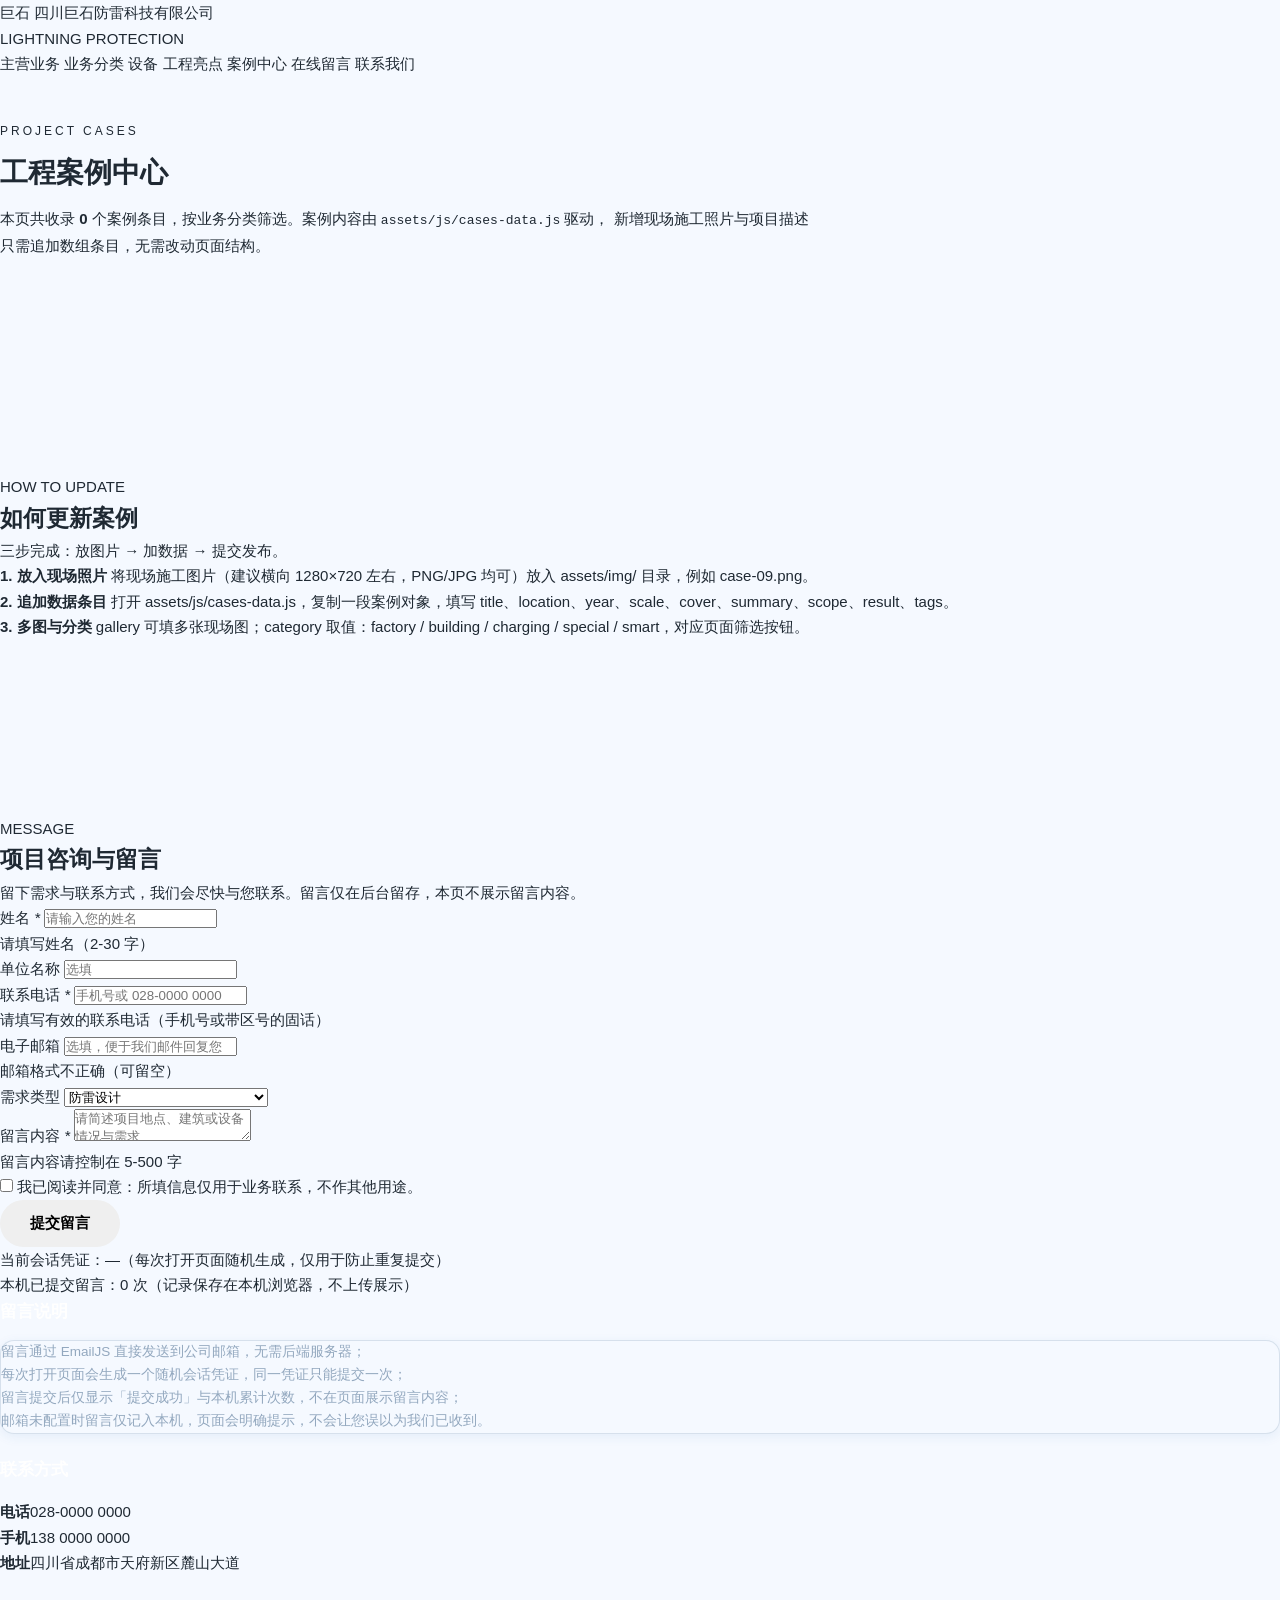
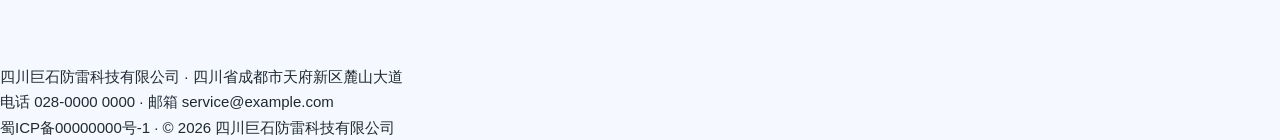
==== cases.html @ 398f133c "Add files via upload" ====
<!DOCTYPE html>
<html lang="zh-CN">
<head>
<meta charset="UTF-8">
<meta name="viewport" content="width=device-width, initial-scale=1">
<title>工程案例中心 | 四川巨石防雷科技有限公司</title>
<meta name="keywords" content="防雷工程案例,工厂防雷,建筑防雷,充电站防雷,变电站防雷,基站防雷,库房防雷,智能防雷">
<meta name="description" content="四川巨石防雷科技有限公司工程案例中心，涵盖工厂防雷、建筑防雷、充电站防雷、变电站、基站、库房及智能防雷在线监测等项目实例。">
<link rel="stylesheet" href="assets/css/style.css">
</head>
<body>

<header class="site-header">
  <div class="wrap nav">
    <a class="brand" href="index.html">
      <span class="brand-mark">巨石</span>
      <span>
        <span class="brand-name" data-field="company.name">四川巨石防雷科技有限公司</span><br>
        <span class="brand-sub">LIGHTNING PROTECTION</span>
      </span>
    </a>
    <button class="nav-toggle" type="button">菜单</button>
    <nav class="menu" id="main-menu">
      <a href="index.html#business">主营业务</a>
      <a href="index.html#solutions">业务分类</a>
      <a href="index.html#products">设备</a>
      <a href="index.html#highlights">工程亮点</a>
      <a href="cases.html">案例中心</a>
      <a href="#message">在线留言</a>
      <a href="index.html#contact">联系我们</a>
    </nav>
  </div>
</header>

<!-- ============ 案例页头 ============ -->
<section class="section" style="padding:44px 0 8px;">
  <div class="wrap">
    <div class="kicker" style="font-size:12px;letter-spacing:3px;color:var(--blue);margin-bottom:8px;">PROJECT CASES</div>
    <h1 style="font-size:28px;color:var(--ink);margin-bottom:10px;">工程案例中心</h1>
    <p style="color:var(--muted);max-width:820px;">
      本页共收录 <b id="case-total">0</b> 个案例条目，按业务分类筛选。案例内容由
      <code style="font-size:13px;">assets/js/cases-data.js</code> 驱动，
      新增现场施工照片与项目描述只需追加数组条目，无需改动页面结构。
    </p>
  </div>
</section>

<!-- ============ 案例列表 ============ -->
<section class="section section-alt" id="case-center" style="padding-top:32px;">
  <div class="wrap">
    <div class="filter" id="case-filter"></div>
    <div id="case-list"></div>
  </div>
</section>

<!-- ============ 更新说明 ============ -->
<section class="section" id="how-to-update">
  <div class="wrap">
    <div class="head">
      <div class="kicker">HOW TO UPDATE</div>
      <h2>如何更新案例</h2>
      <p>三步完成：放图片 → 加数据 → 提交发布。</p>
    </div>
    <div class="hl">
      <div class="hl-item">
        <b>1. 放入现场照片</b>
        <span>将现场施工图片（建议横向 1280×720 左右，PNG/JPG 均可）放入 assets/img/ 目录，例如 case-09.png。</span>
      </div>
      <div class="hl-item">
        <b>2. 追加数据条目</b>
        <span>打开 assets/js/cases-data.js，复制一段案例对象，填写 title、location、year、scale、cover、summary、scope、result、tags。</span>
      </div>
      <div class="hl-item">
        <b>3. 多图与分类</b>
        <span>gallery 可填多张现场图；category 取值：factory / building / charging / special / smart，对应页面筛选按钮。</span>
      </div>
    </div>
  </div>
</section>

<!-- ============ 留言 ============ -->
<section class="section section-dark" id="message">
  <div class="wrap">
    <div class="head">
      <div class="kicker">MESSAGE</div>
      <h2>项目咨询与留言</h2>
      <p>留下需求与联系方式，我们会尽快与您联系。留言仅在后台留存，本页不展示留言内容。</p>
    </div>
    <div class="form-wrap">
      <form class="form" id="msg-form" novalidate>
        <div class="frow" id="row-name">
          <label for="f-name">姓名 <i>*</i></label>
          <input id="f-name" name="name" type="text" maxlength="30" placeholder="请输入您的姓名">
          <div class="err">请填写姓名（2-30 字）</div>
        </div>
        <div class="frow">
          <label for="f-org">单位名称</label>
          <input id="f-org" name="org" type="text" maxlength="60" placeholder="选填">
        </div>
        <div class="frow" id="row-phone">
          <label for="f-phone">联系电话 <i>*</i></label>
          <input id="f-phone" name="phone" type="text" maxlength="20" placeholder="手机号或 028-0000 0000">
          <div class="err">请填写有效的联系电话（手机号或带区号的固话）</div>
        </div>
        <div class="frow" id="row-email">
          <label for="f-email">电子邮箱</label>
          <input id="f-email" name="email" type="text" maxlength="60" placeholder="选填，便于我们邮件回复您">
          <div class="err">邮箱格式不正确（可留空）</div>
        </div>
        <div class="frow">
          <label for="f-need">需求类型</label>
          <select id="f-need" name="need">
            <option value="防雷设计">防雷设计</option>
            <option value="防雷检测">防雷检测</option>
            <option value="防雷设备">防雷设备</option>
            <option value="防雷设施">防雷设施</option>
            <option value="防雷工程">防雷工程</option>
            <option value="智能防雷">智能防雷 / AI 防雷 / 嵌入式开发</option>
            <option value="其他">其他</option>
          </select>
        </div>
        <div class="frow" id="row-content">
          <label for="f-content">留言内容 <i>*</i></label>
          <textarea id="f-content" name="content" maxlength="500" placeholder="请简述项目地点、建筑或设备情况与需求"></textarea>
          <div class="err">留言内容请控制在 5-500 字</div>
        </div>
        <div class="consent">
          <input id="f-consent" name="consent" type="checkbox">
          <label for="f-consent" style="font-weight:400;">我已阅读并同意：所填信息仅用于业务联系，不作其他用途。</label>
        </div>
        <button class="btn submit" type="submit">提交留言</button>
        <p class="fnote">当前会话凭证：<span id="msg-token">—</span>（每次打开页面随机生成，仅用于防止重复提交）</p>
        <p class="fnote" id="msg-token-hint">本机已提交留言：<span id="msg-count">0</span> 次（记录保存在本机浏览器，不上传展示）</p>
        <div class="result" id="msg-result"></div>
      </form>
      <div>
        <h3 style="font-size:17px;color:#fff;margin-bottom:14px;">留言说明 <span id="mail-status" style="font-size:12px;color:#8fa4bb;font-weight:400;"></span></h3>
        <ul class="card" style="border-color:rgba(120,150,180,.25);background:rgba(255,255,255,.03);">
          <li style="color:#93a8bf;font-size:13.5px;">留言通过 EmailJS 直接发送到公司邮箱，无需后端服务器；</li>
          <li style="color:#93a8bf;font-size:13.5px;">每次打开页面会生成一个随机会话凭证，同一凭证只能提交一次；</li>
          <li style="color:#93a8bf;font-size:13.5px;">留言提交后仅显示「提交成功」与本机累计次数，不在页面展示留言内容；</li>
          <li style="color:#93a8bf;font-size:13.5px;">邮箱未配置时留言仅记入本机，页面会明确提示，不会让您误以为我们已收到。</li>
        </ul>
        <h3 style="font-size:17px;color:#fff;margin:22px 0 14px;">联系方式</h3>
        <ul class="contact-list">
          <li><b>电话</b><span><a data-field="contact.phone" data-href-field="contact.phoneHref" href="tel:+862800000000">028-0000 0000</a></span></li>
          <li><b>手机</b><span><a data-field="contact.mobile" data-href-field="contact.mobileHref" href="tel:+8613800000000">138 0000 0000</a></span></li>
          <li><b>地址</b><span data-field="contact.address">四川省成都市天府新区麓山大道</span></li>
        </ul>
      </div>
    </div>
  </div>
</section>

<footer class="site-footer">
  <div class="wrap foot-wrap">
    <div>
      <span data-field="company.name">四川巨石防雷科技有限公司</span> ·
      <span data-field="contact.address">四川省成都市天府新区麓山大道</span>
    </div>
    <div>
      电话 <a data-field="contact.phone" data-href-field="contact.phoneHref" href="tel:+862800000000">028-0000 0000</a> ·
      邮箱 <a data-field="contact.email" data-href-field="contact.emailHref" href="mailto:service@example.com">service@example.com</a>
    </div>
    <div>
      <span data-field="legal.icp">蜀ICP备00000000号-1</span> ·
      © <span id="year">2026</span> <span data-field="legal.copyright">四川巨石防雷科技有限公司</span>
    </div>
  </div>
</footer>

<script src="assets/js/config.js"></script>
<script src="assets/js/cases-data.js"></script>
<script src="assets/js/main.js"></script>
<script src="assets/js/message.js"></script>
</body>
</html>
---- assets/css/style.css ----
/* ===== 四川巨石防雷科技有限公司 官网样式 ===== */
/* 设计系统：浅蓝主调 + 白黄红闪电视觉 */

:root{
  --blue-50:#eaf1fb;
  --blue-100:#dbe8f7;
  --blue-200:#bcd4ef;
  --blue-400:#6fa3e0;
  --blue-500:#3a7bd5;      /* 主色 */
  --blue-600:#2b63b0;
  --blue-900:#102a4a;      /* 深藏蓝，标题 */
  --red:#e6392f;            /* 闪电红 */
  --yellow:#f2b705;         /* 闪电黄 */
  --ink:#1f2933;
  --gray:#5b6b7b;
  --line:#e3ebf3;
  --bg:#f5f9ff;
  --white:#ffffff;
  --radius:14px;
  --shadow:0 8px 28px rgba(43,99,176,.10);
  --shadow-sm:0 3px 12px rgba(43,99,176,.08);
  --max:1160px;
}

*{margin:0;padding:0;box-sizing:border-box}
html{scroll-behavior:smooth}
body{
  font-family:"PingFang SC","Microsoft YaHei","WenQuanYi Micro Hei",-apple-system,sans-serif;
  color:var(--ink);background:var(--bg);line-height:1.7;font-size:15px;
}
a{text-decoration:none;color:inherit}
ul{list-style:none}
img{display:block;max-width:100%}
.container{max-width:var(--max);margin:0 auto;padding:0 24px}

/* ===== 按钮 ===== */
.btn{display:inline-flex;align-items:center;justify-content:center;gap:6px;
  padding:12px 28px;border-radius:30px;font-size:15px;font-weight:600;cursor:pointer;
  border:2px solid transparent;transition:.25s;white-space:nowrap}
.btn-primary{background:var(--blue-500);color:#fff}
.btn-primary:hover{background:var(--blue-600);transform:translateY(-2px);box-shadow:var(--shadow)}
.btn-ghost{background:#fff;color:var(--blue-500);border-color:var(--blue-500)}
.btn-ghost:hover{background:var(--blue-50);transform:translateY(-2px)}
.btn-sm{padding:8px 20px;font-size:13.5px}

/* ===== 导航栏 ===== */
.navbar{position:sticky;top:0;z-index:100;background:rgba(255,255,255,.92);
  backdrop-filter:blur(12px);border-bottom:1px solid var(--line)}
.nav-inner{max-width:var(--max);margin:0 auto;padding:0 24px;height:68px;
  display:flex;align-items:center;gap:40px}
.logo{display:flex;align-items:center;gap:10px;font-weight:800;font-size:19px;color:var(--blue-900);letter-spacing:.5px}
.logo-mark{width:34px;height:34px;border-radius:9px;background:linear-gradient(135deg,var(--blue-500),var(--blue-900));
  display:grid;place-items:center;color:#fff;font-size:16px;position:relative;overflow:hidden}
.logo-mark::after{content:"";position:absolute;inset:0;
  background:linear-gradient(180deg,transparent 45%,rgba(255,255,255,.5) 48%,rgba(255,255,255,.9) 50%,transparent 53%);
  transform:translateX(-120%);transition:.6s}
.logo-mark:hover::after{transform:translateX(120%)}
.nav-links{display:flex;gap:6px;margin-left:auto;align-items:center}
.nav-links a{position:relative;padding:8px 14px;border-radius:8px;font-size:14.5px;color:var(--gray);font-weight:500;transition:.2s}
.nav-links a:hover{color:var(--blue-500);background:var(--blue-50)}
.nav-links a.active{color:var(--blue-500);font-weight:600}
.nav-links a.active::after{content:"";position:absolute;left:14px;right:14px;bottom:2px;height:2px;background:var(--blue-500);border-radius:2px}
.nav-toggle{display:none;flex-direction:column;gap:5px;cursor:pointer;padding:4px}
.nav-toggle span{width:22px;height:2px;background:var(--blue-900);border-radius:2px;transition:.3s}

/* ===== 通用区块 ===== */
.section{padding:88px 0}
.section-tint{background:linear-gradient(180deg,#eef4fc,#f5f9ff)}
.sec-head{text-align:center;margin-bottom:56px}
.sec-tag{display:inline-block;font-size:12.5px;letter-spacing:2px;color:var(--blue-500);
  background:var(--blue-50);padding:5px 16px;border-radius:30px;font-weight:600;margin-bottom:16px}
.sec-title{font-size:34px;font-weight:800;color:var(--blue-900);letter-spacing:1px}
.sec-rule{width:32px;height:3px;background:var(--blue-500);margin:18px auto 0;border-radius:3px}
.sec-sub{color:var(--gray);font-size:15px;margin-top:16px}

/* ===== 卡片 ===== */
.card{background:#fff;border-radius:var(--radius);box-shadow:var(--shadow-sm);
  border:1px solid var(--line);transition:.3s}
.card:hover{transform:translateY(-6px);box-shadow:var(--shadow);border-color:var(--blue-200)}

/* ===== 页脚 ===== */
.footer{background:var(--blue-900);color:#c7d6ea;padding:56px 0 0}
.foot-grid{max-width:var(--max);margin:0 auto;padding:0 24px;display:grid;
  grid-template-columns:1.6fr 1fr 1fr 1fr;gap:40px}
.foot-brand .logo{color:#fff;margin-bottom:16px}
.foot-brand p{font-size:13.5px;line-height:1.9;color:#9fb3cc}
.foot-col h4{color:#fff;font-size:15px;margin-bottom:16px;font-weight:700}
.foot-col a{display:block;font-size:13.5px;color:#9fb3cc;padding:5px 0;transition:.2s}
.foot-col a:hover{color:#fff;transform:translateX(4px)}
.foot-bottom{border-top:1px solid rgba(255,255,255,.12);margin-top:44px;padding:20px 24px;
  text-align:center;font-size:12.5px;color:#7f96b3}

/* ===== 闪电装饰 SVG 通用 ===== */
.bolt{position:absolute;pointer-events:none;opacity:.9}

/* ===== 响应式 ===== */
@media(max-width:900px){
  .nav-links{position:fixed;inset:68px 0 0 0;background:#fff;flex-direction:column;
    padding:28px 24px;gap:4px;transform:translateX(100%);transition:.35s;margin:0}
  .nav-links.open{transform:translateX(0)}
  .nav-links a{padding:14px;border-radius:10px;width:100%;font-size:16px}
  .nav-toggle{display:flex;margin-left:auto}
  .foot-grid{grid-template-columns:1fr 1fr;gap:32px}
  .section{padding:64px 0}
  .sec-title{font-size:27px}
}
@media(max-width:560px){
  .foot-grid{grid-template-columns:1fr}
  .navbar .btn{display:none}
}

/* ===== 首屏 Banner ===== */
.hero{position:relative;min-height:640px;display:flex;align-items:center;overflow:hidden;
  background:linear-gradient(135deg,#e8f0fa 0%,#f5f9ff 55%,#e3ecf8 100%)}
.hero-bg{position:absolute;inset:0}
.bolt-a{right:6%;top:-40px;transform:rotate(-6deg);filter:drop-shadow(0 0 18px rgba(255,255,255,.9))}
.bolt-b{right:20%;top:60px;transform:rotate(4deg) scale(.85);opacity:.7}
.monolith{position:absolute;right:15%;bottom:-60px;width:210px;height:340px;
  transform:perspective(900px) rotateY(-20deg) rotateX(4deg);transform-style:preserve-3d}
.monolith-face{position:absolute;inset:0;background:linear-gradient(160deg,#c9d4e2,#8d9cb3);
  border-radius:8px;box-shadow:inset 0 0 40px rgba(0,0,0,.18)}
.monolith-face.f1{transform:translateZ(26px)}
.monolith-face.f2{transform:rotateY(90deg) translateZ(110px);width:52px;left:168px;opacity:.7}
.monolith-face.f3{transform:rotateX(90deg) translateZ(110px);height:52px;top:308px;opacity:.55}
.rod{position:absolute;top:-70px;left:50%;width:5px;height:78px;margin-left:-2px;
  background:linear-gradient(180deg,#cfd8e6,#8f9cb0);border-radius:3px}
.rod::before{content:"";position:absolute;top:-10px;left:50%;width:14px;height:14px;margin-left:-7px;
  background:#e6392f;border-radius:50%;box-shadow:0 0 14px #e6392f}
.hud{position:absolute;background:rgba(255,255,255,.72);backdrop-filter:blur(8px);
  border:1px solid var(--blue-200);border-radius:10px;padding:8px 12px;font-size:11px;
  box-shadow:var(--shadow-sm);animation:hud 4s ease-in-out infinite}
.hud span{display:block;color:var(--gray);letter-spacing:1px}
.hud b{font-size:16px;color:var(--blue-600);font-weight:800}
.hud-1{top:22%;right:-10%}
.hud-2{bottom:26%;left:-22%}
.hud-3{top:46%;right:-26%}
@keyframes hud{0%,100%{transform:translateY(0);opacity:.85}50%{transform:translateY(-8px);opacity:1}}

.hero-inner{position:relative;z-index:2;width:100%}
.hero-text{max-width:560px;padding:40px 0}
.hero-en{font-size:12.5px;letter-spacing:3px;color:var(--blue-500);font-weight:600}
.hero-title{font-size:60px;font-weight:900;color:var(--blue-900);line-height:1.12;margin-top:14px;letter-spacing:2px}
.hero-rule{display:block;width:56px;height:4px;background:var(--blue-500);border-radius:4px;margin:24px 0}
.hero-list{list-style:none;margin:8px 0 34px}
.hero-list li{position:relative;padding:7px 0 7px 26px;color:var(--ink);font-size:16.5px;font-weight:500}
.hero-list li::before{content:"";position:absolute;left:0;top:15px;width:10px;height:10px;
  background:linear-gradient(135deg,var(--yellow),var(--red));border-radius:3px;transform:rotate(45deg)}
.hero-actions{display:flex;gap:14px;flex-wrap:wrap}

/* ===== 业务板块 ===== */
.biz-grid{display:grid;grid-template-columns:repeat(4,1fr);gap:24px}
.biz-card{padding:30px 24px;position:relative;overflow:hidden}
.biz-card::after{content:"";position:absolute;right:-30px;top:-30px;width:90px;height:90px;
  background:var(--blue-50);border-radius:50%;transition:.4s}
.biz-card:hover::after{transform:scale(2.2)}
.biz-ic{width:56px;height:56px;border-radius:14px;display:grid;place-items:center;margin-bottom:18px;position:relative;z-index:1}
.ic-blue{background:linear-gradient(135deg,#e3f0ff,#cfe0fb);color:var(--blue-500)}
.ic-yellow{background:linear-gradient(135deg,#fff4d6,#ffe9a8);color:#c99200}
.ic-red{background:linear-gradient(135deg,#ffe3e0,#ffc9c4);color:var(--red)}
.biz-card h3{font-size:18.5px;color:var(--blue-900);margin-bottom:8px;position:relative;z-index:1}
.biz-card p{font-size:13.5px;color:var(--gray);line-height:1.75;position:relative;z-index:1}
.biz-more{display:inline-block;margin-top:16px;font-size:13px;color:var(--blue-500);font-weight:600;position:relative;z-index:1}

/* ===== 工程亮点 ===== */
.hl-grid{display:grid;grid-template-columns:repeat(4,1fr);gap:22px}
.hl-card{padding:30px 24px;position:relative}
.hl-num{font-size:40px;font-weight:900;color:var(--blue-100);line-height:1;margin-bottom:14px;font-family:Georgia,serif}
.hl-card h3{font-size:16.5px;color:var(--blue-900);margin-bottom:10px}
.hl-card p{font-size:13.5px;color:var(--gray);line-height:1.8}

/* ===== 案例入口 ===== */
.case-grid{display:grid;grid-template-columns:repeat(3,1fr);gap:24px}
.case-card{padding:26px;cursor:pointer}
.case-card h3{font-size:16.5px;color:var(--blue-900);margin:12px 0 8px}
.case-card p{font-size:13.5px;color:var(--gray)}
.case-tag{display:inline-block;font-size:12px;color:#fff;background:var(--c);padding:3px 12px;border-radius:20px;font-weight:600}
.case-card:hover h3{color:var(--c)}

/* ===== 页面 Banner ===== */
.page-banner{position:relative;padding:90px 0 80px;overflow:hidden;
  background:linear-gradient(135deg,#e8f0fa,#f5f9ff 60%,#e3ecf8)}
.page-banner .container{position:relative;z-index:2}
.pb-en{font-size:12.5px;letter-spacing:3px;color:var(--blue-500);font-weight:600}
.pb-title{font-size:46px;font-weight:900;color:var(--blue-900);margin-top:10px;letter-spacing:2px}
.pb-rule{display:block;width:48px;height:4px;background:var(--blue-500);border-radius:4px;margin:20px 0}
.pb-sub,.pb-line{font-size:17px;color:var(--gray);font-weight:500}
.pb-list{list-style:none;margin:6px 0 30px;max-width:440px}
.pb-list li{position:relative;padding:6px 0 6px 24px;color:var(--ink);font-size:15.5px}
.pb-list li::before{content:"";position:absolute;left:0;top:13px;width:9px;height:9px;
  background:linear-gradient(135deg,var(--yellow),var(--red));border-radius:3px;transform:rotate(45deg)}
.pb-two{display:grid;grid-template-columns:1fr 1fr;gap:20px;max-width:640px;margin:0 0 30px}
.pb-two div{background:#fff;border-radius:12px;padding:18px 20px;border:1px solid var(--line)}
.pb-two h4{font-size:15.5px;color:var(--blue-900)}
.pb-two p{font-size:13px;color:var(--gray);margin-top:4px}

/* 充电站 banner 场景 */
.pb-charging,.pb-factory{min-height:480px;display:flex;align-items:center}
.pb-scene,.pb-factory-scene{position:absolute;right:0;top:0;width:46%;height:100%;opacity:.9}
.piles{position:absolute;bottom:40px;left:14%;display:flex;gap:26px}
.pile{width:52px;height:110px;border-radius:12px;background:linear-gradient(180deg,#fff,#dfe9f6);
  border:2px solid #c3d3e8;position:relative;box-shadow:0 8px 20px rgba(43,99,176,.12)}
.pile::after{content:"";position:absolute;top:14px;left:50%;width:22px;height:6px;margin-left:-11px;
  background:var(--blue-500);border-radius:3px}
.plant{position:absolute;bottom:30px;left:10%;display:flex;align-items:flex-end;gap:18px}
.tank{width:90px;height:70px;border-radius:40px 40px 0 0;background:linear-gradient(180deg,#c3d3e8,#a8bdd6)}
.tank-s{width:60px;height:50px}
.chimney{width:18px;height:120px;background:linear-gradient(90deg,#bcd4ef,#8fa6c0);border-radius:8px}
.bolt-c,.bolt-d{position:absolute;right:24%;top:20px;transform:rotate(-4deg);
  filter:drop-shadow(0 0 14px rgba(255,255,255,.9))}
.pb-inner{max-width:560px}

/* ===== 产品页 ===== */
.prod-grid{display:grid;grid-template-columns:repeat(2,1fr);gap:26px}
.prod-card{padding:0;overflow:hidden;display:flex;flex-direction:column}
.prod-fig{background:linear-gradient(180deg,#f5f9ff,#eaf1fb);padding:22px 22px 0;border-bottom:1px solid var(--line)}
.prod-body{padding:22px 26px 26px}
.prod-cat{display:inline-block;font-size:12px;color:var(--blue-500);background:var(--blue-50);
  padding:3px 12px;border-radius:20px;font-weight:600}
.prod-body h2{font-size:20px;color:var(--blue-900);margin:12px 0 14px}
.prod-spec{display:grid;grid-template-columns:1fr 1fr;gap:8px 16px;margin-bottom:14px}
.prod-spec li{display:flex;justify-content:space-between;font-size:12.5px;color:var(--gray);
  border-bottom:1px dashed var(--line);padding-bottom:4px}
.prod-spec li b{color:var(--blue-600);font-weight:700}
.prod-desc{font-size:13.5px;color:var(--gray);line-height:1.8;margin-bottom:18px}
.why-grid,.strength-grid,.method-grid{display:grid;grid-template-columns:repeat(4,1fr);gap:22px}
.why-card,.st-card,.md-card{padding:26px 22px}
.why-n,.md-n{font-size:34px;font-weight:900;color:var(--blue-100);line-height:1;margin-bottom:12px;font-family:Georgia,serif}
.why-card h3,.st-card h3,.md-card h3{font-size:16.5px;color:var(--blue-900);margin-bottom:8px}
.why-card p,.st-card p,.md-card p{font-size:13.5px;color:var(--gray);line-height:1.8}
.st-ic{font-size:30px;margin-bottom:14px}

/* ===== 充电站页 ===== */
.pain-grid{display:grid;grid-template-columns:repeat(3,1fr);gap:24px}
.pain-card,.sc-card{padding:28px 24px}
.pain-ic{width:60px;height:60px;border-radius:16px;display:grid;place-items:center;margin-bottom:18px}
.pain-card h3,.sc-card h3{font-size:17.5px;color:var(--blue-900);margin-bottom:8px}
.pain-card p,.sc-card p{font-size:13.5px;color:var(--gray);line-height:1.8}
.flow-card{padding:40px 32px;position:relative}
.flow-bolt{position:absolute;top:20px;left:0;right:0}
.flow-chain{display:flex;align-items:center;justify-content:center;gap:0;margin-top:14px}
.flow-node{text-align:center;min-width:130px}
.flow-node i{display:inline-flex;width:44px;height:44px;border-radius:50%;background:var(--blue-500);color:#fff;
  align-items:center;justify-content:center;font-size:16px;font-weight:800;font-style:normal;margin-bottom:10px}
.flow-node h4{font-size:15px;color:var(--blue-900)}
.flow-node p{font-size:12.5px;color:var(--gray)}
.flow-arrow{flex:1;height:2px;background:linear-gradient(90deg,var(--blue-500),var(--blue-200));position:relative;margin:0 6px}
.flow-arrow::after{content:"▶";position:absolute;right:-2px;top:-9px;font-size:11px;color:var(--blue-500)}
.scenario-grid{display:grid;grid-template-columns:repeat(4,1fr);gap:22px}
.sc-card{padding:26px 22px;text-align:center}
.sc-ic{font-size:34px;margin-bottom:14px}

/* ===== 工厂页 ===== */
.fac-grid{display:grid;grid-template-columns:repeat(3,1fr);gap:24px}
.fac-card{padding:30px 24px}
.fac-ic{width:64px;height:64px;border-radius:16px;display:grid;place-items:center;margin-bottom:18px}
.fac-card h3{font-size:18px;color:var(--blue-900);margin-bottom:10px}
.fac-card p{font-size:13.5px;color:var(--gray);line-height:1.8;margin-bottom:16px}
.fac-list{list-style:none;border-top:1px solid var(--line);padding-top:12px}
.fac-list li{position:relative;padding:5px 0 5px 18px;font-size:13px;color:var(--ink)}
.fac-list li::before{content:"";position:absolute;left:0;top:11px;width:6px;height:6px;background:var(--blue-500);border-radius:50%}
.proj-card{display:grid;grid-template-columns:1.1fr 1fr;overflow:hidden;padding:0}
.proj-fig{background:linear-gradient(180deg,#eaf1fb,#dfe9f6)}
.proj-body{padding:32px 34px}
.proj-tag{display:inline-block;font-size:12px;color:#fff;background:var(--blue-500);padding:3px 12px;border-radius:20px;font-weight:600}
.proj-body h3{font-size:21px;color:var(--blue-900);margin:12px 0 8px}
.proj-meta{font-size:13px;color:var(--blue-500);font-weight:600;margin-bottom:12px}
.proj-body p{font-size:14px;color:var(--gray);line-height:1.85;margin-bottom:18px}

/* ===== 工程页 ===== */
.step-chain{display:flex;align-items:center;justify-content:center;flex-wrap:wrap;gap:0}
.step-node{text-align:center;min-width:150px}
.step-circle{width:76px;height:76px;margin:0 auto 14px;border-radius:22px;background:linear-gradient(135deg,var(--blue-500),var(--blue-900));
  display:grid;place-items:center;box-shadow:var(--shadow)}
.step-circle span{font-size:26px;font-weight:900;color:#fff;font-family:Georgia,serif}
.step-node h3{font-size:17px;color:var(--blue-900)}
.step-node p{font-size:13px;color:var(--gray);margin-top:4px}
.step-arrow{flex:1;min-width:40px;height:3px;background:repeating-linear-gradient(90deg,var(--blue-500) 0 8px,transparent 8px 16px);margin:0 8px 40px}
.std-grid{display:grid;grid-template-columns:repeat(4,1fr);gap:22px}
.std-card{padding:26px 22px;text-align:center}
.std-card h4{font-size:18px;color:var(--blue-500);margin-bottom:6px;font-family:Georgia,serif}
.std-card p{font-size:13px;color:var(--gray)}

/* ===== 案例页 ===== */
.case-filter{display:flex;gap:10px;justify-content:center;flex-wrap:wrap;margin-bottom:40px}
.cf-btn{padding:8px 22px;border-radius:30px;border:1px solid var(--line);background:#fff;color:var(--gray);
  font-size:14px;cursor:pointer;transition:.25s}
.cf-btn.active,.cf-btn:hover{background:var(--blue-500);color:#fff;border-color:var(--blue-500)}
.cases-grid{display:grid;grid-template-columns:repeat(2,1fr);gap:26px}
.case-item{overflow:hidden;padding:0}
.case-fig{position:relative;background:linear-gradient(180deg,#f5f9ff,#eaf1fb)}
.case-cat{position:absolute;top:14px;left:14px;font-size:12px;color:#fff;background:var(--blue-500);
  padding:3px 12px;border-radius:20px;font-weight:600}
.case-body{padding:22px 26px 26px}
.case-body h3{font-size:18px;color:var(--blue-900);margin-bottom:8px}
.case-body p{font-size:13.5px;color:var(--gray);line-height:1.8;margin-bottom:14px}
.case-foot{display:flex;gap:16px;font-size:12.5px;color:var(--blue-600);font-weight:600;
  border-top:1px solid var(--line);padding-top:12px}
.case-item.hide{display:none}

/* ===== 联系页 ===== */
.contact-grid{display:grid;grid-template-columns:1fr 1.05fr;gap:28px;align-items:start}
.map-card,.info-card,.form-card{padding:0;overflow:hidden}
.info-card{padding:26px 26px 8px;margin-top:24px}
.ci-row{display:flex;gap:16px;padding:14px 0;border-bottom:1px solid var(--line)}
.ci-row:last-of-type{border-bottom:none}
.ci-ic{font-size:24px;line-height:1.2}
.ci-row b{display:block;font-size:14.5px;color:var(--blue-900)}
.ci-row p{font-size:13.5px;color:var(--gray)}
.hotline{background:linear-gradient(135deg,var(--blue-500),var(--blue-900));border-radius:14px;
  padding:22px 24px;color:#fff;margin:22px 0 8px}
.hotline span{display:block;font-size:12.5px;color:#cfe0fb;letter-spacing:1px}
.hotline strong{display:block;font-size:26px;font-weight:900;margin:6px 0 12px;letter-spacing:1px}
.form-card{padding:34px 32px;position:relative}
.form-badge{position:absolute;top:24px;right:24px;font-size:12px;color:var(--blue-500);background:var(--blue-50);
  padding:4px 14px;border-radius:20px;font-weight:600}
.form-card h2{font-size:24px;color:var(--blue-900)}
.form-sub{font-size:13.5px;color:var(--gray);margin:6px 0 24px}
.rf-form .fg{margin-bottom:18px}
.rf-form label{display:block;font-size:13.5px;color:var(--blue-900);font-weight:600;margin-bottom:7px}
.rf-form label em{color:var(--red);font-style:normal}
.rf-form input,.rf-form select,.rf-form textarea{width:100%;padding:11px 14px;border:1.5px solid var(--line);
  border-radius:10px;font-size:14px;font-family:inherit;color:var(--ink);background:#fff;transition:.2s;
  -webkit-appearance:none;appearance:none}
.rf-form select{background-image:url("data:image/svg+xml;utf8,<svg xmlns='http://www.w3.org/2000/svg' width='12' height='12' fill='%233a7bd5'><path d='M2 4l4 4 4-4z'/></svg>");background-repeat:no-repeat;background-position:right 14px center}
.rf-form input:focus,.rf-form select:focus,.rf-form textarea:focus{outline:none;border-color:var(--blue-500);box-shadow:0 0 0 3px rgba(58,123,213,.15)}
.rf-form textarea{resize:vertical;min-height:100px}
.rf-form.has-err input,.rf-form.has-err select,.rf-form.has-err textarea{border-color:var(--red)}
.fg-err{display:none;font-size:12px;color:var(--red);margin-top:5px}
.rf-form.has-err .fg-err{display:block}
.form-tip{font-size:12px;color:var(--gray);text-align:center;margin:14px 0 0}

@media(max-width:900px){
  .prod-grid,.cases-grid{grid-template-columns:1fr}
  .pain-grid,.fac-grid,.scenario-grid,.why-grid,.strength-grid,.method-grid,.std-grid{grid-template-columns:1fr 1fr}
  .proj-card{grid-template-columns:1fr}
  .contact-grid{grid-template-columns:1fr}
  .step-chain{flex-direction:column;gap:18px}
  .step-arrow{transform:rotate(90deg);margin:0 0 20px;width:40px}
  .flow-chain{flex-direction:column;gap:18px}
  .flow-arrow{transform:rotate(90deg);width:30px;margin:0}
  .pb-two{grid-template-columns:1fr}
}
@media(max-width:560px){
  .pain-grid,.fac-grid,.scenario-grid,.why-grid,.strength-grid,.method-grid,.std-grid{grid-template-columns:1fr}
  .pb-title{font-size:34px}
  .hero-title{font-size:42px}
  .section{padding:56px 0}
}
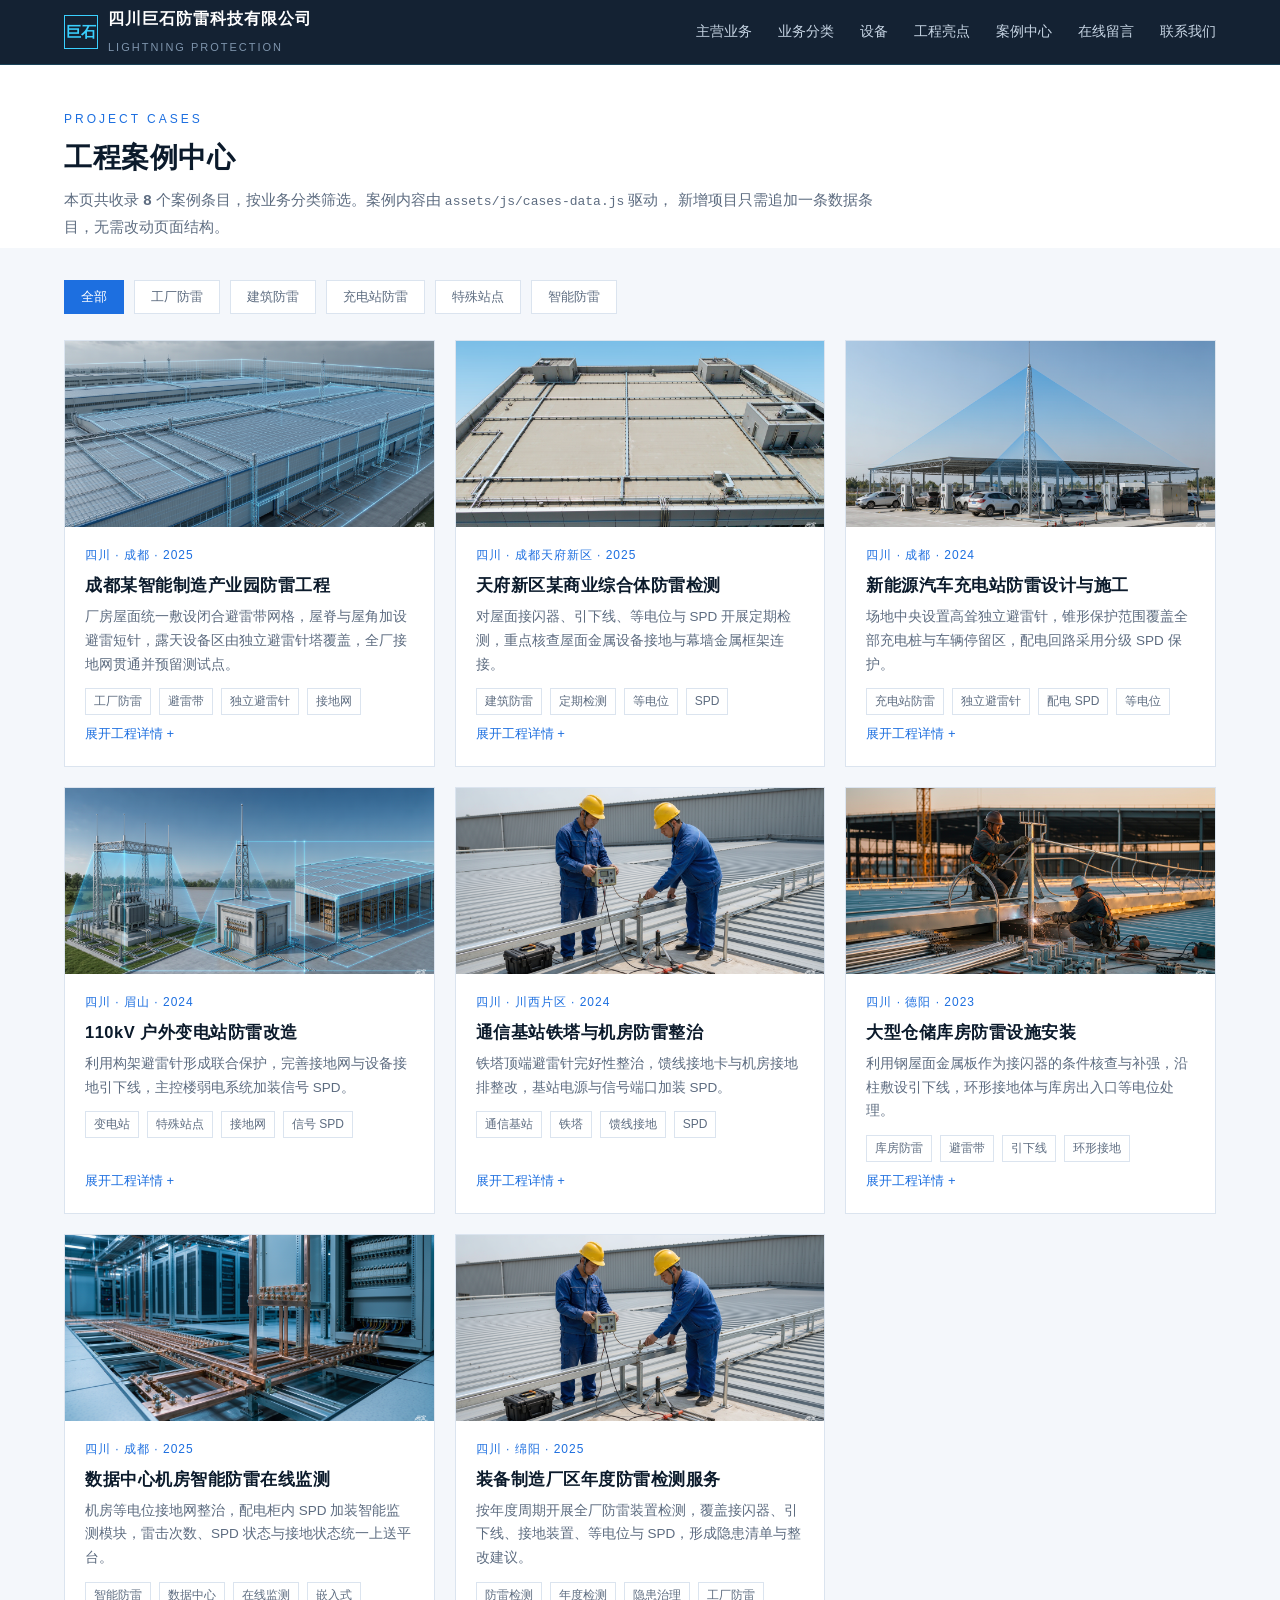
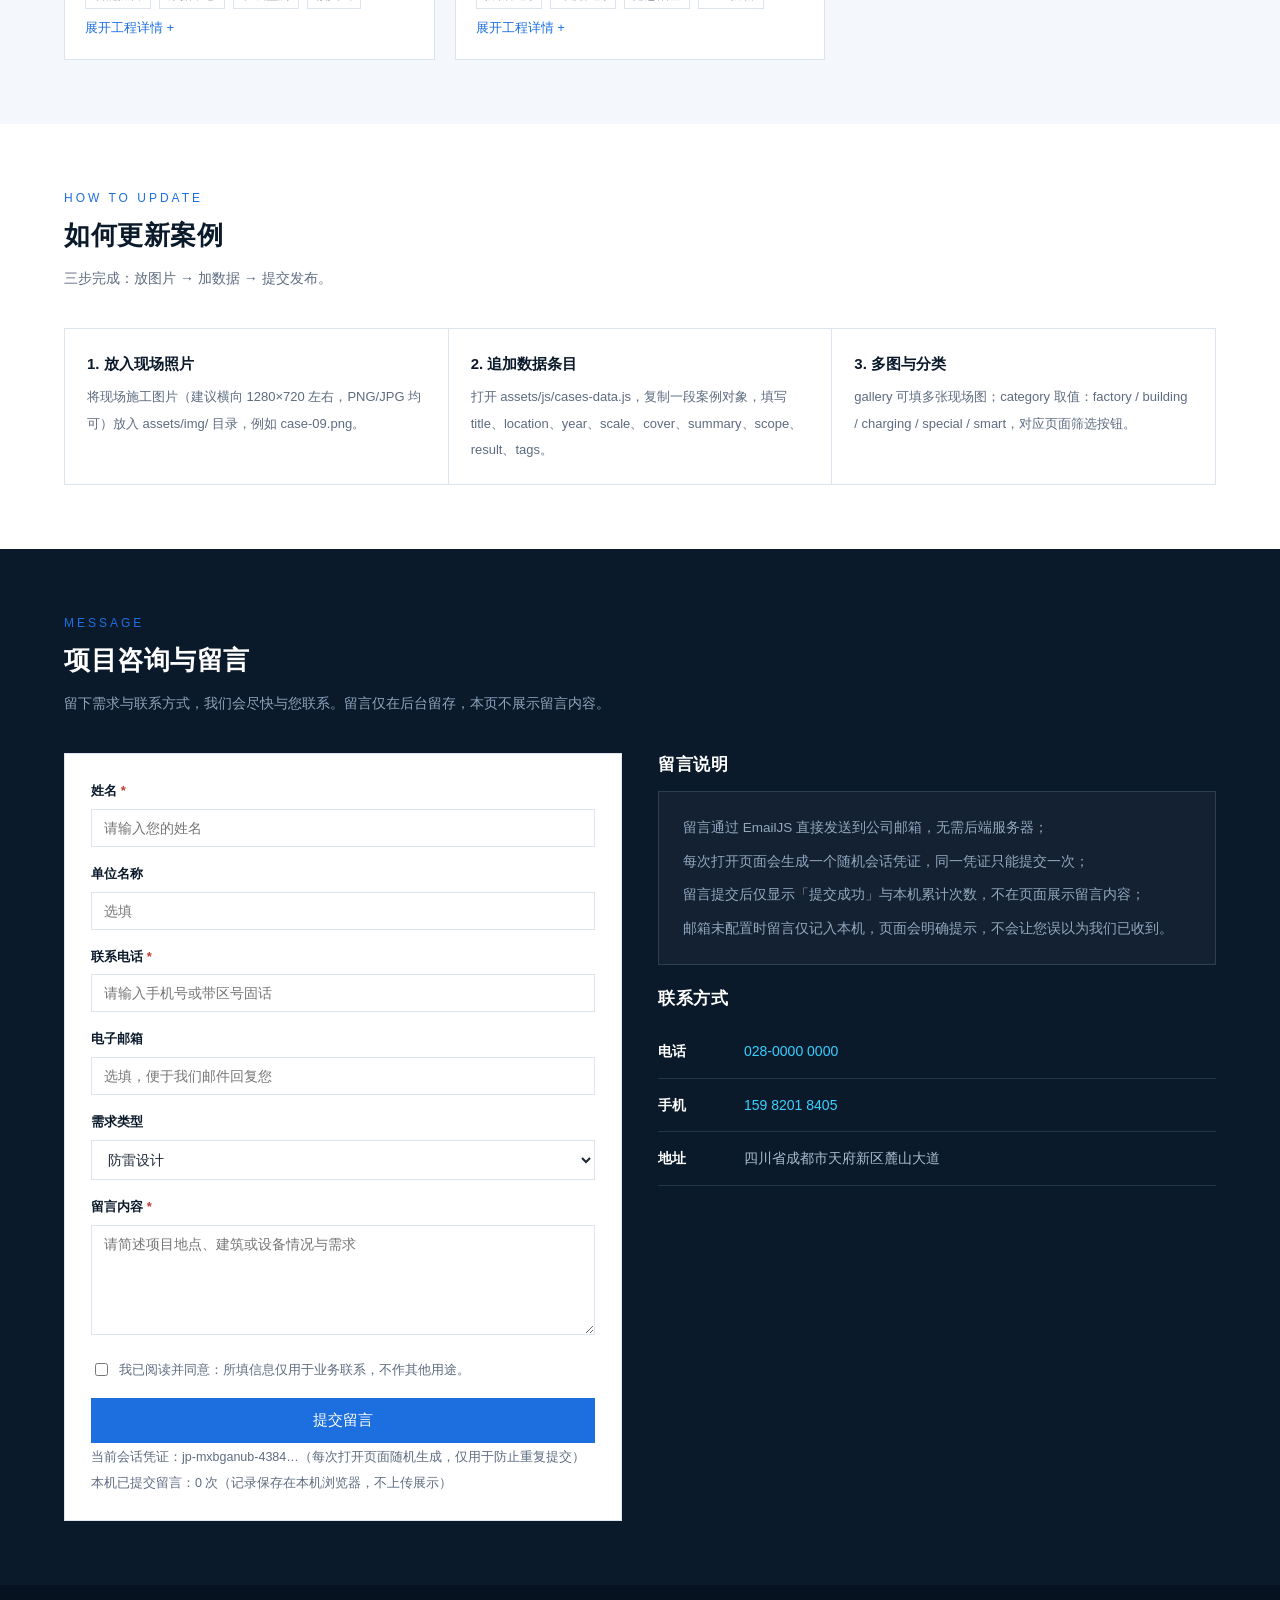
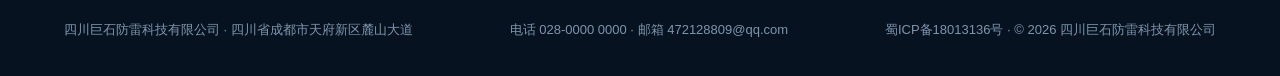
==== commit c1583baa: "Add files via upload" ====
--- a/cases.html
+++ b/cases.html
@@ -40,7 +40,7 @@
     <p style="color:var(--muted);max-width:820px;">
       本页共收录 <b id="case-total">0</b> 个案例条目，按业务分类筛选。案例内容由
       <code style="font-size:13px;">assets/js/cases-data.js</code> 驱动，
-      新增现场施工照片与项目描述只需追加数组条目，无需改动页面结构。
+      新增项目只需追加一条数据条目，无需改动页面结构。
     </p>
   </div>
 </section>
@@ -99,7 +99,7 @@
         </div>
         <div class="frow" id="row-phone">
           <label for="f-phone">联系电话 <i>*</i></label>
-          <input id="f-phone" name="phone" type="text" maxlength="20" placeholder="手机号或 028-0000 0000">
+          <input id="f-phone" name="phone" type="text" maxlength="20" placeholder="请输入手机号或带区号固话">
           <div class="err">请填写有效的联系电话（手机号或带区号的固话）</div>
         </div>
         <div class="frow" id="row-email">
--- a/assets/css/style.css
+++ b/assets/css/style.css
@@ -1,348 +1,263 @@
-/* ===== 四川巨石防雷科技有限公司 官网样式 ===== */
-/* 设计系统：浅蓝主调 + 白黄红闪电视觉 */
+/* 四川巨石防雷科技有限公司 - 静态站样式
+   设计原则：简洁 / 严谨 / 科技感。不使用动画、渐变流动、位移特效，仅保留 hover 变色与边框变化。 */
 
 :root{
-  --blue-50:#eaf1fb;
-  --blue-100:#dbe8f7;
-  --blue-200:#bcd4ef;
-  --blue-400:#6fa3e0;
-  --blue-500:#3a7bd5;      /* 主色 */
-  --blue-600:#2b63b0;
-  --blue-900:#102a4a;      /* 深藏蓝，标题 */
-  --red:#e6392f;            /* 闪电红 */
-  --yellow:#f2b705;         /* 闪电黄 */
-  --ink:#1f2933;
-  --gray:#5b6b7b;
-  --line:#e3ebf3;
-  --bg:#f5f9ff;
-  --white:#ffffff;
-  --radius:14px;
-  --shadow:0 8px 28px rgba(43,99,176,.10);
-  --shadow-sm:0 3px 12px rgba(43,99,176,.08);
-  --max:1160px;
-}
-
-*{margin:0;padding:0;box-sizing:border-box}
-html{scroll-behavior:smooth}
+  --ink:#0b1a2b;
+  --ink-2:#12253c;
+  --blue:#1d6fe0;
+  --blue-dark:#155bb8;
+  --cyan:#3ad0ff;
+  --light:#f4f7fb;
+  --line:#dbe4ef;
+  --text:#1b2735;
+  --muted:#5d6c80;
+  --ok:#178a4c;
+  --warn:#c0392b;
+  --radius:4px;
+  --maxw:1200px;
+}
+
+*{box-sizing:border-box;}
+html,body{margin:0;padding:0;}
 body{
-  font-family:"PingFang SC","Microsoft YaHei","WenQuanYi Micro Hei",-apple-system,sans-serif;
-  color:var(--ink);background:var(--bg);line-height:1.7;font-size:15px;
-}
-a{text-decoration:none;color:inherit}
-ul{list-style:none}
-img{display:block;max-width:100%}
-.container{max-width:var(--max);margin:0 auto;padding:0 24px}
-
-/* ===== 按钮 ===== */
-.btn{display:inline-flex;align-items:center;justify-content:center;gap:6px;
-  padding:12px 28px;border-radius:30px;font-size:15px;font-weight:600;cursor:pointer;
-  border:2px solid transparent;transition:.25s;white-space:nowrap}
-.btn-primary{background:var(--blue-500);color:#fff}
-.btn-primary:hover{background:var(--blue-600);transform:translateY(-2px);box-shadow:var(--shadow)}
-.btn-ghost{background:#fff;color:var(--blue-500);border-color:var(--blue-500)}
-.btn-ghost:hover{background:var(--blue-50);transform:translateY(-2px)}
-.btn-sm{padding:8px 20px;font-size:13.5px}
-
-/* ===== 导航栏 ===== */
-.navbar{position:sticky;top:0;z-index:100;background:rgba(255,255,255,.92);
-  backdrop-filter:blur(12px);border-bottom:1px solid var(--line)}
-.nav-inner{max-width:var(--max);margin:0 auto;padding:0 24px;height:68px;
-  display:flex;align-items:center;gap:40px}
-.logo{display:flex;align-items:center;gap:10px;font-weight:800;font-size:19px;color:var(--blue-900);letter-spacing:.5px}
-.logo-mark{width:34px;height:34px;border-radius:9px;background:linear-gradient(135deg,var(--blue-500),var(--blue-900));
-  display:grid;place-items:center;color:#fff;font-size:16px;position:relative;overflow:hidden}
-.logo-mark::after{content:"";position:absolute;inset:0;
-  background:linear-gradient(180deg,transparent 45%,rgba(255,255,255,.5) 48%,rgba(255,255,255,.9) 50%,transparent 53%);
-  transform:translateX(-120%);transition:.6s}
-.logo-mark:hover::after{transform:translateX(120%)}
-.nav-links{display:flex;gap:6px;margin-left:auto;align-items:center}
-.nav-links a{position:relative;padding:8px 14px;border-radius:8px;font-size:14.5px;color:var(--gray);font-weight:500;transition:.2s}
-.nav-links a:hover{color:var(--blue-500);background:var(--blue-50)}
-.nav-links a.active{color:var(--blue-500);font-weight:600}
-.nav-links a.active::after{content:"";position:absolute;left:14px;right:14px;bottom:2px;height:2px;background:var(--blue-500);border-radius:2px}
-.nav-toggle{display:none;flex-direction:column;gap:5px;cursor:pointer;padding:4px}
-.nav-toggle span{width:22px;height:2px;background:var(--blue-900);border-radius:2px;transition:.3s}
-
-/* ===== 通用区块 ===== */
-.section{padding:88px 0}
-.section-tint{background:linear-gradient(180deg,#eef4fc,#f5f9ff)}
-.sec-head{text-align:center;margin-bottom:56px}
-.sec-tag{display:inline-block;font-size:12.5px;letter-spacing:2px;color:var(--blue-500);
-  background:var(--blue-50);padding:5px 16px;border-radius:30px;font-weight:600;margin-bottom:16px}
-.sec-title{font-size:34px;font-weight:800;color:var(--blue-900);letter-spacing:1px}
-.sec-rule{width:32px;height:3px;background:var(--blue-500);margin:18px auto 0;border-radius:3px}
-.sec-sub{color:var(--gray);font-size:15px;margin-top:16px}
-
-/* ===== 卡片 ===== */
-.card{background:#fff;border-radius:var(--radius);box-shadow:var(--shadow-sm);
-  border:1px solid var(--line);transition:.3s}
-.card:hover{transform:translateY(-6px);box-shadow:var(--shadow);border-color:var(--blue-200)}
-
-/* ===== 页脚 ===== */
-.footer{background:var(--blue-900);color:#c7d6ea;padding:56px 0 0}
-.foot-grid{max-width:var(--max);margin:0 auto;padding:0 24px;display:grid;
-  grid-template-columns:1.6fr 1fr 1fr 1fr;gap:40px}
-.foot-brand .logo{color:#fff;margin-bottom:16px}
-.foot-brand p{font-size:13.5px;line-height:1.9;color:#9fb3cc}
-.foot-col h4{color:#fff;font-size:15px;margin-bottom:16px;font-weight:700}
-.foot-col a{display:block;font-size:13.5px;color:#9fb3cc;padding:5px 0;transition:.2s}
-.foot-col a:hover{color:#fff;transform:translateX(4px)}
-.foot-bottom{border-top:1px solid rgba(255,255,255,.12);margin-top:44px;padding:20px 24px;
-  text-align:center;font-size:12.5px;color:#7f96b3}
-
-/* ===== 闪电装饰 SVG 通用 ===== */
-.bolt{position:absolute;pointer-events:none;opacity:.9}
-
-/* ===== 响应式 ===== */
-@media(max-width:900px){
-  .nav-links{position:fixed;inset:68px 0 0 0;background:#fff;flex-direction:column;
-    padding:28px 24px;gap:4px;transform:translateX(100%);transition:.35s;margin:0}
-  .nav-links.open{transform:translateX(0)}
-  .nav-links a{padding:14px;border-radius:10px;width:100%;font-size:16px}
-  .nav-toggle{display:flex;margin-left:auto}
-  .foot-grid{grid-template-columns:1fr 1fr;gap:32px}
-  .section{padding:64px 0}
-  .sec-title{font-size:27px}
-}
-@media(max-width:560px){
-  .foot-grid{grid-template-columns:1fr}
-  .navbar .btn{display:none}
-}
-
-/* ===== 首屏 Banner ===== */
-.hero{position:relative;min-height:640px;display:flex;align-items:center;overflow:hidden;
-  background:linear-gradient(135deg,#e8f0fa 0%,#f5f9ff 55%,#e3ecf8 100%)}
-.hero-bg{position:absolute;inset:0}
-.bolt-a{right:6%;top:-40px;transform:rotate(-6deg);filter:drop-shadow(0 0 18px rgba(255,255,255,.9))}
-.bolt-b{right:20%;top:60px;transform:rotate(4deg) scale(.85);opacity:.7}
-.monolith{position:absolute;right:15%;bottom:-60px;width:210px;height:340px;
-  transform:perspective(900px) rotateY(-20deg) rotateX(4deg);transform-style:preserve-3d}
-.monolith-face{position:absolute;inset:0;background:linear-gradient(160deg,#c9d4e2,#8d9cb3);
-  border-radius:8px;box-shadow:inset 0 0 40px rgba(0,0,0,.18)}
-.monolith-face.f1{transform:translateZ(26px)}
-.monolith-face.f2{transform:rotateY(90deg) translateZ(110px);width:52px;left:168px;opacity:.7}
-.monolith-face.f3{transform:rotateX(90deg) translateZ(110px);height:52px;top:308px;opacity:.55}
-.rod{position:absolute;top:-70px;left:50%;width:5px;height:78px;margin-left:-2px;
-  background:linear-gradient(180deg,#cfd8e6,#8f9cb0);border-radius:3px}
-.rod::before{content:"";position:absolute;top:-10px;left:50%;width:14px;height:14px;margin-left:-7px;
-  background:#e6392f;border-radius:50%;box-shadow:0 0 14px #e6392f}
-.hud{position:absolute;background:rgba(255,255,255,.72);backdrop-filter:blur(8px);
-  border:1px solid var(--blue-200);border-radius:10px;padding:8px 12px;font-size:11px;
-  box-shadow:var(--shadow-sm);animation:hud 4s ease-in-out infinite}
-.hud span{display:block;color:var(--gray);letter-spacing:1px}
-.hud b{font-size:16px;color:var(--blue-600);font-weight:800}
-.hud-1{top:22%;right:-10%}
-.hud-2{bottom:26%;left:-22%}
-.hud-3{top:46%;right:-26%}
-@keyframes hud{0%,100%{transform:translateY(0);opacity:.85}50%{transform:translateY(-8px);opacity:1}}
-
-.hero-inner{position:relative;z-index:2;width:100%}
-.hero-text{max-width:560px;padding:40px 0}
-.hero-en{font-size:12.5px;letter-spacing:3px;color:var(--blue-500);font-weight:600}
-.hero-title{font-size:60px;font-weight:900;color:var(--blue-900);line-height:1.12;margin-top:14px;letter-spacing:2px}
-.hero-rule{display:block;width:56px;height:4px;background:var(--blue-500);border-radius:4px;margin:24px 0}
-.hero-list{list-style:none;margin:8px 0 34px}
-.hero-list li{position:relative;padding:7px 0 7px 26px;color:var(--ink);font-size:16.5px;font-weight:500}
-.hero-list li::before{content:"";position:absolute;left:0;top:15px;width:10px;height:10px;
-  background:linear-gradient(135deg,var(--yellow),var(--red));border-radius:3px;transform:rotate(45deg)}
-.hero-actions{display:flex;gap:14px;flex-wrap:wrap}
-
-/* ===== 业务板块 ===== */
-.biz-grid{display:grid;grid-template-columns:repeat(4,1fr);gap:24px}
-.biz-card{padding:30px 24px;position:relative;overflow:hidden}
-.biz-card::after{content:"";position:absolute;right:-30px;top:-30px;width:90px;height:90px;
-  background:var(--blue-50);border-radius:50%;transition:.4s}
-.biz-card:hover::after{transform:scale(2.2)}
-.biz-ic{width:56px;height:56px;border-radius:14px;display:grid;place-items:center;margin-bottom:18px;position:relative;z-index:1}
-.ic-blue{background:linear-gradient(135deg,#e3f0ff,#cfe0fb);color:var(--blue-500)}
-.ic-yellow{background:linear-gradient(135deg,#fff4d6,#ffe9a8);color:#c99200}
-.ic-red{background:linear-gradient(135deg,#ffe3e0,#ffc9c4);color:var(--red)}
-.biz-card h3{font-size:18.5px;color:var(--blue-900);margin-bottom:8px;position:relative;z-index:1}
-.biz-card p{font-size:13.5px;color:var(--gray);line-height:1.75;position:relative;z-index:1}
-.biz-more{display:inline-block;margin-top:16px;font-size:13px;color:var(--blue-500);font-weight:600;position:relative;z-index:1}
-
-/* ===== 工程亮点 ===== */
-.hl-grid{display:grid;grid-template-columns:repeat(4,1fr);gap:22px}
-.hl-card{padding:30px 24px;position:relative}
-.hl-num{font-size:40px;font-weight:900;color:var(--blue-100);line-height:1;margin-bottom:14px;font-family:Georgia,serif}
-.hl-card h3{font-size:16.5px;color:var(--blue-900);margin-bottom:10px}
-.hl-card p{font-size:13.5px;color:var(--gray);line-height:1.8}
-
-/* ===== 案例入口 ===== */
-.case-grid{display:grid;grid-template-columns:repeat(3,1fr);gap:24px}
-.case-card{padding:26px;cursor:pointer}
-.case-card h3{font-size:16.5px;color:var(--blue-900);margin:12px 0 8px}
-.case-card p{font-size:13.5px;color:var(--gray)}
-.case-tag{display:inline-block;font-size:12px;color:#fff;background:var(--c);padding:3px 12px;border-radius:20px;font-weight:600}
-.case-card:hover h3{color:var(--c)}
-
-/* ===== 页面 Banner ===== */
-.page-banner{position:relative;padding:90px 0 80px;overflow:hidden;
-  background:linear-gradient(135deg,#e8f0fa,#f5f9ff 60%,#e3ecf8)}
-.page-banner .container{position:relative;z-index:2}
-.pb-en{font-size:12.5px;letter-spacing:3px;color:var(--blue-500);font-weight:600}
-.pb-title{font-size:46px;font-weight:900;color:var(--blue-900);margin-top:10px;letter-spacing:2px}
-.pb-rule{display:block;width:48px;height:4px;background:var(--blue-500);border-radius:4px;margin:20px 0}
-.pb-sub,.pb-line{font-size:17px;color:var(--gray);font-weight:500}
-.pb-list{list-style:none;margin:6px 0 30px;max-width:440px}
-.pb-list li{position:relative;padding:6px 0 6px 24px;color:var(--ink);font-size:15.5px}
-.pb-list li::before{content:"";position:absolute;left:0;top:13px;width:9px;height:9px;
-  background:linear-gradient(135deg,var(--yellow),var(--red));border-radius:3px;transform:rotate(45deg)}
-.pb-two{display:grid;grid-template-columns:1fr 1fr;gap:20px;max-width:640px;margin:0 0 30px}
-.pb-two div{background:#fff;border-radius:12px;padding:18px 20px;border:1px solid var(--line)}
-.pb-two h4{font-size:15.5px;color:var(--blue-900)}
-.pb-two p{font-size:13px;color:var(--gray);margin-top:4px}
-
-/* 充电站 banner 场景 */
-.pb-charging,.pb-factory{min-height:480px;display:flex;align-items:center}
-.pb-scene,.pb-factory-scene{position:absolute;right:0;top:0;width:46%;height:100%;opacity:.9}
-.piles{position:absolute;bottom:40px;left:14%;display:flex;gap:26px}
-.pile{width:52px;height:110px;border-radius:12px;background:linear-gradient(180deg,#fff,#dfe9f6);
-  border:2px solid #c3d3e8;position:relative;box-shadow:0 8px 20px rgba(43,99,176,.12)}
-.pile::after{content:"";position:absolute;top:14px;left:50%;width:22px;height:6px;margin-left:-11px;
-  background:var(--blue-500);border-radius:3px}
-.plant{position:absolute;bottom:30px;left:10%;display:flex;align-items:flex-end;gap:18px}
-.tank{width:90px;height:70px;border-radius:40px 40px 0 0;background:linear-gradient(180deg,#c3d3e8,#a8bdd6)}
-.tank-s{width:60px;height:50px}
-.chimney{width:18px;height:120px;background:linear-gradient(90deg,#bcd4ef,#8fa6c0);border-radius:8px}
-.bolt-c,.bolt-d{position:absolute;right:24%;top:20px;transform:rotate(-4deg);
-  filter:drop-shadow(0 0 14px rgba(255,255,255,.9))}
-.pb-inner{max-width:560px}
-
-/* ===== 产品页 ===== */
-.prod-grid{display:grid;grid-template-columns:repeat(2,1fr);gap:26px}
-.prod-card{padding:0;overflow:hidden;display:flex;flex-direction:column}
-.prod-fig{background:linear-gradient(180deg,#f5f9ff,#eaf1fb);padding:22px 22px 0;border-bottom:1px solid var(--line)}
-.prod-body{padding:22px 26px 26px}
-.prod-cat{display:inline-block;font-size:12px;color:var(--blue-500);background:var(--blue-50);
-  padding:3px 12px;border-radius:20px;font-weight:600}
-.prod-body h2{font-size:20px;color:var(--blue-900);margin:12px 0 14px}
-.prod-spec{display:grid;grid-template-columns:1fr 1fr;gap:8px 16px;margin-bottom:14px}
-.prod-spec li{display:flex;justify-content:space-between;font-size:12.5px;color:var(--gray);
-  border-bottom:1px dashed var(--line);padding-bottom:4px}
-.prod-spec li b{color:var(--blue-600);font-weight:700}
-.prod-desc{font-size:13.5px;color:var(--gray);line-height:1.8;margin-bottom:18px}
-.why-grid,.strength-grid,.method-grid{display:grid;grid-template-columns:repeat(4,1fr);gap:22px}
-.why-card,.st-card,.md-card{padding:26px 22px}
-.why-n,.md-n{font-size:34px;font-weight:900;color:var(--blue-100);line-height:1;margin-bottom:12px;font-family:Georgia,serif}
-.why-card h3,.st-card h3,.md-card h3{font-size:16.5px;color:var(--blue-900);margin-bottom:8px}
-.why-card p,.st-card p,.md-card p{font-size:13.5px;color:var(--gray);line-height:1.8}
-.st-ic{font-size:30px;margin-bottom:14px}
-
-/* ===== 充电站页 ===== */
-.pain-grid{display:grid;grid-template-columns:repeat(3,1fr);gap:24px}
-.pain-card,.sc-card{padding:28px 24px}
-.pain-ic{width:60px;height:60px;border-radius:16px;display:grid;place-items:center;margin-bottom:18px}
-.pain-card h3,.sc-card h3{font-size:17.5px;color:var(--blue-900);margin-bottom:8px}
-.pain-card p,.sc-card p{font-size:13.5px;color:var(--gray);line-height:1.8}
-.flow-card{padding:40px 32px;position:relative}
-.flow-bolt{position:absolute;top:20px;left:0;right:0}
-.flow-chain{display:flex;align-items:center;justify-content:center;gap:0;margin-top:14px}
-.flow-node{text-align:center;min-width:130px}
-.flow-node i{display:inline-flex;width:44px;height:44px;border-radius:50%;background:var(--blue-500);color:#fff;
-  align-items:center;justify-content:center;font-size:16px;font-weight:800;font-style:normal;margin-bottom:10px}
-.flow-node h4{font-size:15px;color:var(--blue-900)}
-.flow-node p{font-size:12.5px;color:var(--gray)}
-.flow-arrow{flex:1;height:2px;background:linear-gradient(90deg,var(--blue-500),var(--blue-200));position:relative;margin:0 6px}
-.flow-arrow::after{content:"▶";position:absolute;right:-2px;top:-9px;font-size:11px;color:var(--blue-500)}
-.scenario-grid{display:grid;grid-template-columns:repeat(4,1fr);gap:22px}
-.sc-card{padding:26px 22px;text-align:center}
-.sc-ic{font-size:34px;margin-bottom:14px}
-
-/* ===== 工厂页 ===== */
-.fac-grid{display:grid;grid-template-columns:repeat(3,1fr);gap:24px}
-.fac-card{padding:30px 24px}
-.fac-ic{width:64px;height:64px;border-radius:16px;display:grid;place-items:center;margin-bottom:18px}
-.fac-card h3{font-size:18px;color:var(--blue-900);margin-bottom:10px}
-.fac-card p{font-size:13.5px;color:var(--gray);line-height:1.8;margin-bottom:16px}
-.fac-list{list-style:none;border-top:1px solid var(--line);padding-top:12px}
-.fac-list li{position:relative;padding:5px 0 5px 18px;font-size:13px;color:var(--ink)}
-.fac-list li::before{content:"";position:absolute;left:0;top:11px;width:6px;height:6px;background:var(--blue-500);border-radius:50%}
-.proj-card{display:grid;grid-template-columns:1.1fr 1fr;overflow:hidden;padding:0}
-.proj-fig{background:linear-gradient(180deg,#eaf1fb,#dfe9f6)}
-.proj-body{padding:32px 34px}
-.proj-tag{display:inline-block;font-size:12px;color:#fff;background:var(--blue-500);padding:3px 12px;border-radius:20px;font-weight:600}
-.proj-body h3{font-size:21px;color:var(--blue-900);margin:12px 0 8px}
-.proj-meta{font-size:13px;color:var(--blue-500);font-weight:600;margin-bottom:12px}
-.proj-body p{font-size:14px;color:var(--gray);line-height:1.85;margin-bottom:18px}
-
-/* ===== 工程页 ===== */
-.step-chain{display:flex;align-items:center;justify-content:center;flex-wrap:wrap;gap:0}
-.step-node{text-align:center;min-width:150px}
-.step-circle{width:76px;height:76px;margin:0 auto 14px;border-radius:22px;background:linear-gradient(135deg,var(--blue-500),var(--blue-900));
-  display:grid;place-items:center;box-shadow:var(--shadow)}
-.step-circle span{font-size:26px;font-weight:900;color:#fff;font-family:Georgia,serif}
-.step-node h3{font-size:17px;color:var(--blue-900)}
-.step-node p{font-size:13px;color:var(--gray);margin-top:4px}
-.step-arrow{flex:1;min-width:40px;height:3px;background:repeating-linear-gradient(90deg,var(--blue-500) 0 8px,transparent 8px 16px);margin:0 8px 40px}
-.std-grid{display:grid;grid-template-columns:repeat(4,1fr);gap:22px}
-.std-card{padding:26px 22px;text-align:center}
-.std-card h4{font-size:18px;color:var(--blue-500);margin-bottom:6px;font-family:Georgia,serif}
-.std-card p{font-size:13px;color:var(--gray)}
-
-/* ===== 案例页 ===== */
-.case-filter{display:flex;gap:10px;justify-content:center;flex-wrap:wrap;margin-bottom:40px}
-.cf-btn{padding:8px 22px;border-radius:30px;border:1px solid var(--line);background:#fff;color:var(--gray);
-  font-size:14px;cursor:pointer;transition:.25s}
-.cf-btn.active,.cf-btn:hover{background:var(--blue-500);color:#fff;border-color:var(--blue-500)}
-.cases-grid{display:grid;grid-template-columns:repeat(2,1fr);gap:26px}
-.case-item{overflow:hidden;padding:0}
-.case-fig{position:relative;background:linear-gradient(180deg,#f5f9ff,#eaf1fb)}
-.case-cat{position:absolute;top:14px;left:14px;font-size:12px;color:#fff;background:var(--blue-500);
-  padding:3px 12px;border-radius:20px;font-weight:600}
-.case-body{padding:22px 26px 26px}
-.case-body h3{font-size:18px;color:var(--blue-900);margin-bottom:8px}
-.case-body p{font-size:13.5px;color:var(--gray);line-height:1.8;margin-bottom:14px}
-.case-foot{display:flex;gap:16px;font-size:12.5px;color:var(--blue-600);font-weight:600;
-  border-top:1px solid var(--line);padding-top:12px}
-.case-item.hide{display:none}
-
-/* ===== 联系页 ===== */
-.contact-grid{display:grid;grid-template-columns:1fr 1.05fr;gap:28px;align-items:start}
-.map-card,.info-card,.form-card{padding:0;overflow:hidden}
-.info-card{padding:26px 26px 8px;margin-top:24px}
-.ci-row{display:flex;gap:16px;padding:14px 0;border-bottom:1px solid var(--line)}
-.ci-row:last-of-type{border-bottom:none}
-.ci-ic{font-size:24px;line-height:1.2}
-.ci-row b{display:block;font-size:14.5px;color:var(--blue-900)}
-.ci-row p{font-size:13.5px;color:var(--gray)}
-.hotline{background:linear-gradient(135deg,var(--blue-500),var(--blue-900));border-radius:14px;
-  padding:22px 24px;color:#fff;margin:22px 0 8px}
-.hotline span{display:block;font-size:12.5px;color:#cfe0fb;letter-spacing:1px}
-.hotline strong{display:block;font-size:26px;font-weight:900;margin:6px 0 12px;letter-spacing:1px}
-.form-card{padding:34px 32px;position:relative}
-.form-badge{position:absolute;top:24px;right:24px;font-size:12px;color:var(--blue-500);background:var(--blue-50);
-  padding:4px 14px;border-radius:20px;font-weight:600}
-.form-card h2{font-size:24px;color:var(--blue-900)}
-.form-sub{font-size:13.5px;color:var(--gray);margin:6px 0 24px}
-.rf-form .fg{margin-bottom:18px}
-.rf-form label{display:block;font-size:13.5px;color:var(--blue-900);font-weight:600;margin-bottom:7px}
-.rf-form label em{color:var(--red);font-style:normal}
-.rf-form input,.rf-form select,.rf-form textarea{width:100%;padding:11px 14px;border:1.5px solid var(--line);
-  border-radius:10px;font-size:14px;font-family:inherit;color:var(--ink);background:#fff;transition:.2s;
-  -webkit-appearance:none;appearance:none}
-.rf-form select{background-image:url("data:image/svg+xml;utf8,<svg xmlns='http://www.w3.org/2000/svg' width='12' height='12' fill='%233a7bd5'><path d='M2 4l4 4 4-4z'/></svg>");background-repeat:no-repeat;background-position:right 14px center}
-.rf-form input:focus,.rf-form select:focus,.rf-form textarea:focus{outline:none;border-color:var(--blue-500);box-shadow:0 0 0 3px rgba(58,123,213,.15)}
-.rf-form textarea{resize:vertical;min-height:100px}
-.rf-form.has-err input,.rf-form.has-err select,.rf-form.has-err textarea{border-color:var(--red)}
-.fg-err{display:none;font-size:12px;color:var(--red);margin-top:5px}
-.rf-form.has-err .fg-err{display:block}
-.form-tip{font-size:12px;color:var(--gray);text-align:center;margin:14px 0 0}
-
-@media(max-width:900px){
-  .prod-grid,.cases-grid{grid-template-columns:1fr}
-  .pain-grid,.fac-grid,.scenario-grid,.why-grid,.strength-grid,.method-grid,.std-grid{grid-template-columns:1fr 1fr}
-  .proj-card{grid-template-columns:1fr}
-  .contact-grid{grid-template-columns:1fr}
-  .step-chain{flex-direction:column;gap:18px}
-  .step-arrow{transform:rotate(90deg);margin:0 0 20px;width:40px}
-  .flow-chain{flex-direction:column;gap:18px}
-  .flow-arrow{transform:rotate(90deg);width:30px;margin:0}
-  .pb-two{grid-template-columns:1fr}
-}
-@media(max-width:560px){
-  .pain-grid,.fac-grid,.scenario-grid,.why-grid,.strength-grid,.method-grid,.std-grid{grid-template-columns:1fr}
-  .pb-title{font-size:34px}
-  .hero-title{font-size:42px}
-  .section{padding:56px 0}
-}
+  font-family:"PingFang SC","Microsoft YaHei","Hiragino Sans GB","Source Han Sans SC",Arial,sans-serif;
+  color:var(--text);
+  background:#fff;
+  font-size:15px;
+  line-height:1.75;
+  -webkit-font-smoothing:antialiased;
+}
+img{max-width:100%;display:block;}
+a{color:var(--blue);text-decoration:none;}
+a:hover{color:var(--blue-dark);}
+h1,h2,h3,h4{margin:0;line-height:1.4;font-weight:600;letter-spacing:.5px;}
+p{margin:0;}
+ul{margin:0;padding:0;list-style:none;}
+
+.wrap{max-width:var(--maxw);margin:0 auto;padding:0 24px;}
+.section{padding:64px 0;}
+.section-alt{background:var(--light);}
+.section-dark{background:var(--ink);color:#c8d6e5;}
+
+/* ---------- 顶部导航 ---------- */
+.site-header{
+  position:sticky;top:0;z-index:50;
+  background:rgba(11,26,43,.96);
+  border-bottom:1px solid rgba(58,208,255,.18);
+}
+.nav{display:flex;align-items:center;justify-content:space-between;height:64px;}
+.brand{display:flex;align-items:center;gap:10px;color:#fff;}
+.brand-mark{
+  width:34px;height:34px;flex:0 0 34px;
+  border:1px solid var(--cyan);
+  display:flex;align-items:center;justify-content:center;
+  color:var(--cyan);font-size:15px;font-weight:700;letter-spacing:0;
+}
+.brand-name{font-size:16px;font-weight:600;letter-spacing:1px;}
+.brand-sub{font-size:11px;color:#7f95ad;letter-spacing:2px;}
+.menu{display:flex;gap:26px;}
+.menu a{color:#c8d6e5;font-size:14px;padding:4px 0;border-bottom:2px solid transparent;}
+.menu a:hover{color:#fff;border-bottom-color:var(--cyan);}
+.nav-toggle{display:none;background:none;border:1px solid #456;color:#c8d6e5;padding:6px 10px;cursor:pointer;}
+
+/* ---------- Hero ---------- */
+.hero{position:relative;background:var(--ink);color:#fff;}
+.hero-media{position:relative;height:520px;overflow:hidden;}
+.hero-media img{width:100%;height:100%;object-fit:cover;}
+.hero-mask{
+  position:absolute;inset:0;
+  background:linear-gradient(90deg,rgba(8,20,34,.94) 0%,rgba(8,20,34,.72) 45%,rgba(8,20,34,.30) 100%);
+}
+.hero-inner{position:absolute;inset:0;display:flex;align-items:center;}
+.hero-text{max-width:640px;}
+.hero-tag{
+  display:inline-block;font-size:12px;letter-spacing:3px;color:var(--cyan);
+  border:1px solid rgba(58,208,255,.5);padding:4px 12px;margin-bottom:18px;
+}
+.hero h1{font-size:38px;line-height:1.35;margin-bottom:14px;}
+.hero h1 em{font-style:normal;color:var(--cyan);}
+.hero-desc{color:#a9bdd1;font-size:15px;margin-bottom:24px;}
+.hero-keys{display:flex;flex-wrap:wrap;gap:10px;margin-bottom:28px;}
+.hero-keys span{
+  font-size:13px;color:#cfe2f5;border:1px solid rgba(207,226,245,.28);
+  padding:5px 12px;background:rgba(255,255,255,.04);
+}
+.btn{
+  display:inline-block;padding:11px 26px;font-size:14px;border:1px solid var(--blue);
+  background:var(--blue);color:#fff;cursor:pointer;
+}
+.btn:hover{background:var(--blue-dark);border-color:var(--blue-dark);color:#fff;}
+.btn-ghost{background:transparent;border-color:rgba(58,208,255,.6);color:var(--cyan);}
+.btn-ghost:hover{background:rgba(58,208,255,.12);color:var(--cyan);}
+.btn-row{display:flex;gap:12px;flex-wrap:wrap;}
+
+/* ---------- 数据条 ---------- */
+.stats{border-bottom:1px solid var(--line);background:#fff;}
+.stats-grid{display:grid;grid-template-columns:repeat(4,1fr);}
+.stat{padding:30px 10px;text-align:center;border-right:1px solid var(--line);}
+.stat:last-child{border-right:none;}
+.stat b{display:block;font-size:28px;color:var(--ink);line-height:1.2;}
+.stat span{font-size:13px;color:var(--muted);}
+
+/* ---------- 通用标题 ---------- */
+.head{max-width:760px;margin-bottom:38px;}
+.head .kicker{font-size:12px;letter-spacing:3px;color:var(--blue);margin-bottom:8px;}
+.head h2{font-size:26px;color:var(--ink);margin-bottom:12px;}
+.head p{color:var(--muted);font-size:14px;}
+.section-dark .head h2{color:#fff;}
+.section-dark .head p{color:#8fa4bb;}
+
+/* ---------- 卡片网格 ---------- */
+.grid{display:grid;gap:20px;}
+.g3{grid-template-columns:repeat(3,1fr);}
+.g4{grid-template-columns:repeat(4,1fr);}
+.g2{grid-template-columns:repeat(2,1fr);}
+.card{
+  background:#fff;border:1px solid var(--line);padding:24px;
+  display:flex;flex-direction:column;gap:10px;
+}
+.card:hover{border-color:var(--blue);}
+.card .no{font-size:12px;color:var(--cyan);letter-spacing:2px;}
+.card h3{font-size:17px;color:var(--ink);}
+.card p{font-size:13.5px;color:var(--muted);}
+.card ul li{font-size:13px;color:var(--muted);padding-left:14px;position:relative;}
+.card ul li::before{content:"";position:absolute;left:0;top:10px;width:5px;height:5px;background:var(--blue);}
+.section-dark .card{background:rgba(255,255,255,.03);border-color:rgba(120,150,180,.25);}
+.section-dark .card:hover{border-color:var(--cyan);}
+.section-dark .card h3{color:#fff;}
+.section-dark .card p,.section-dark .card ul li{color:#93a8bf;}
+
+/* ---------- 业务分类图卡 ---------- */
+.panel{background:#fff;border:1px solid var(--line);display:flex;flex-direction:column;}
+.panel img{width:100%;height:200px;object-fit:cover;}
+.panel-body{padding:18px 20px 22px;}
+.panel-body h3{font-size:17px;color:var(--ink);margin-bottom:8px;}
+.panel-body p{font-size:13.5px;color:var(--muted);margin-bottom:12px;}
+.tags{display:flex;flex-wrap:wrap;gap:8px;}
+.tags span{font-size:12px;color:var(--blue);background:rgba(29,111,224,.08);border:1px solid rgba(29,111,224,.25);padding:3px 9px;}
+.panel:hover{border-color:var(--blue);}
+
+/* ---------- 设备展示 ---------- */
+.prod{display:grid;grid-template-columns:1fr 1fr;gap:36px;align-items:center;}
+.prod-img{border:1px solid var(--line);background:#fff;}
+.prod-img img{width:100%;}
+.prod-img figcaption{font-size:12.5px;color:var(--muted);padding:10px 14px;border-top:1px solid var(--line);}
+.spec{width:100%;border-collapse:collapse;font-size:13.5px;}
+.spec th,.spec td{border:1px solid var(--line);padding:10px 12px;text-align:left;}
+.spec th{background:var(--light);font-weight:600;color:var(--ink);width:38%;}
+.spec td{color:var(--muted);}
+
+/* ---------- 工程亮点 / 流程 ---------- */
+.steps{display:grid;grid-template-columns:repeat(4,1fr);gap:0;border:1px solid rgba(120,150,180,.25);}
+.step{padding:24px 20px;border-right:1px solid rgba(120,150,180,.25);}
+.step:last-child{border-right:none;}
+.step b{display:block;font-size:13px;color:var(--cyan);letter-spacing:2px;margin-bottom:8px;}
+.step h4{font-size:16px;color:#fff;margin-bottom:8px;}
+.step p{font-size:13px;color:#93a8bf;}
+
+.hl{display:grid;grid-template-columns:repeat(3,1fr);gap:1px;background:var(--line);border:1px solid var(--line);}
+.hl-item{background:#fff;padding:22px;}
+.hl-item b{display:block;font-size:15px;color:var(--ink);margin-bottom:6px;}
+.hl-item span{font-size:13px;color:var(--muted);}
+
+/* ---------- 规范与资质 ---------- */
+.std{display:grid;grid-template-columns:repeat(2,1fr);gap:12px 24px;}
+.std li{
+  font-size:13.5px;color:var(--muted);border-bottom:1px dashed var(--line);
+  padding:10px 0;display:flex;justify-content:space-between;gap:12px;
+}
+.std li b{color:var(--ink);font-weight:600;white-space:nowrap;}
+.qual{display:flex;flex-wrap:wrap;gap:12px;margin-top:20px;}
+.qual span{
+  font-size:13px;color:#cfe2f5;border:1px solid rgba(207,226,245,.3);
+  padding:7px 14px;background:rgba(255,255,255,.04);
+}
+
+/* ---------- 案例 ---------- */
+.case-grid{display:grid;grid-template-columns:repeat(3,1fr);gap:20px;}
+.case{background:#fff;border:1px solid var(--line);display:flex;flex-direction:column;}
+.case img{width:100%;height:186px;object-fit:cover;}
+.case-body{padding:18px 20px 20px;display:flex;flex-direction:column;gap:8px;flex:1;}
+.case-meta{font-size:12px;color:var(--blue);letter-spacing:1px;}
+.case-body h3{font-size:16.5px;color:var(--ink);}
+.case-body p{font-size:13.5px;color:var(--muted);}
+.case-tags{display:flex;flex-wrap:wrap;gap:8px;margin-top:4px;}
+.case-tags span{font-size:12px;color:var(--muted);border:1px solid var(--line);padding:2px 8px;}
+.case:hover{border-color:var(--blue);}
+.case-more{margin-top:auto;font-size:13px;color:var(--blue);}
+.case-detail{
+  border-top:1px solid var(--line);margin-top:10px;padding-top:10px;
+  font-size:13px;color:var(--muted);display:none;
+}
+.case.open .case-detail{display:block;}
+.filter{display:flex;flex-wrap:wrap;gap:10px;margin-bottom:26px;}
+.filter button{
+  font-size:13px;padding:7px 16px;border:1px solid var(--line);background:#fff;
+  color:var(--muted);cursor:pointer;font-family:inherit;
+}
+.filter button:hover{border-color:var(--blue);color:var(--blue);}
+.filter button.on{background:var(--blue);border-color:var(--blue);color:#fff;}
+
+/* ---------- 留言表单 ---------- */
+.form-wrap{display:grid;grid-template-columns:1fr 1fr;gap:36px;align-items:start;}
+.form{background:#fff;border:1px solid var(--line);padding:26px;}
+.frow{margin-bottom:16px;}
+.frow label{display:block;font-size:13px;color:var(--ink);margin-bottom:6px;font-weight:600;}
+.frow label i{color:var(--warn);font-style:normal;}
+.frow input,.frow textarea,.frow select{
+  width:100%;font-family:inherit;font-size:14px;color:var(--text);
+  border:1px solid var(--line);padding:10px 12px;background:#fff;border-radius:0;
+}
+.frow textarea{min-height:110px;resize:vertical;}
+.frow input:focus,.frow textarea:focus,.frow select:focus{outline:none;border-color:var(--blue);}
+.frow .err{display:none;font-size:12.5px;color:var(--warn);margin-top:6px;}
+.frow.invalid input,.frow.invalid textarea{border-color:var(--warn);}
+.frow.invalid .err{display:block;}
+.fnote{font-size:12.5px;color:var(--muted);margin-top:4px;}
+.consent{font-size:13px;color:var(--muted);display:flex;gap:8px;align-items:flex-start;margin-bottom:16px;}
+.consent input{margin-top:4px;}
+.submit{width:100%;padding:12px;font-size:15px;}
+.submit[disabled]{background:#9aa8b8;border-color:#9aa8b8;cursor:not-allowed;}
+.result{
+  display:none;border:1px solid var(--ok);background:rgba(23,138,76,.06);
+  padding:16px 18px;margin-top:16px;font-size:14px;color:var(--ok);
+}
+.result.show{display:block;}
+.result.error{border-color:var(--warn);background:rgba(192,57,43,.06);color:var(--warn);}
+.result b{display:block;font-size:15px;margin-bottom:6px;}
+#mail-status{color:#8fa4bb;}
+
+.contact-list li{
+  display:flex;gap:14px;padding:14px 0;border-bottom:1px solid rgba(120,150,180,.22);
+  font-size:14px;
+}
+.contact-list li b{color:#fff;font-weight:600;min-width:72px;}
+.contact-list li span{color:#a9bdd1;}
+.contact-list li a{color:var(--cyan);}
+
+/* ---------- 页脚 ---------- */
+.site-footer{background:#071221;color:#7f95ad;font-size:13px;padding:34px 0;}
+.foot-wrap{display:flex;justify-content:space-between;gap:20px;flex-wrap:wrap;}
+.foot-wrap a{color:#7f95ad;}
+.foot-wrap a:hover{color:var(--cyan);}
+
+/* ---------- 响应式 ---------- */
+@media (max-width:960px){
+  .g4,.g3,.g2,.prod,.form-wrap,.std,.case-grid,.hl,.steps,.stats-grid{grid-template-columns:1fr 1fr;}
+  .hero-media{height:440px;}
+  .hero h1{font-size:30px;}
+}
+@media (max-width:640px){
+  .g4,.g3,.g2,.prod,.form-wrap,.std,.case-grid,.hl,.steps,.stats-grid{grid-template-columns:1fr;}
+  .menu{
+    display:none;position:absolute;top:64px;left:0;right:0;flex-direction:column;
+    background:var(--ink);padding:10px 24px 18px;gap:14px;border-bottom:1px solid rgba(58,208,255,.18);
+  }
+  .menu.show{display:flex;}
+  .nav-toggle{display:block;}
+  .hero-media{height:400px;}
+  .hero-mask{background:linear-gradient(180deg,rgba(8,20,34,.92) 0%,rgba(8,20,34,.78) 100%);}
+  .hero h1{font-size:24px;}
+  .section{padding:44px 0;}
+  .step,.stat{border-right:none;border-bottom:1px solid var(--line);}
+}
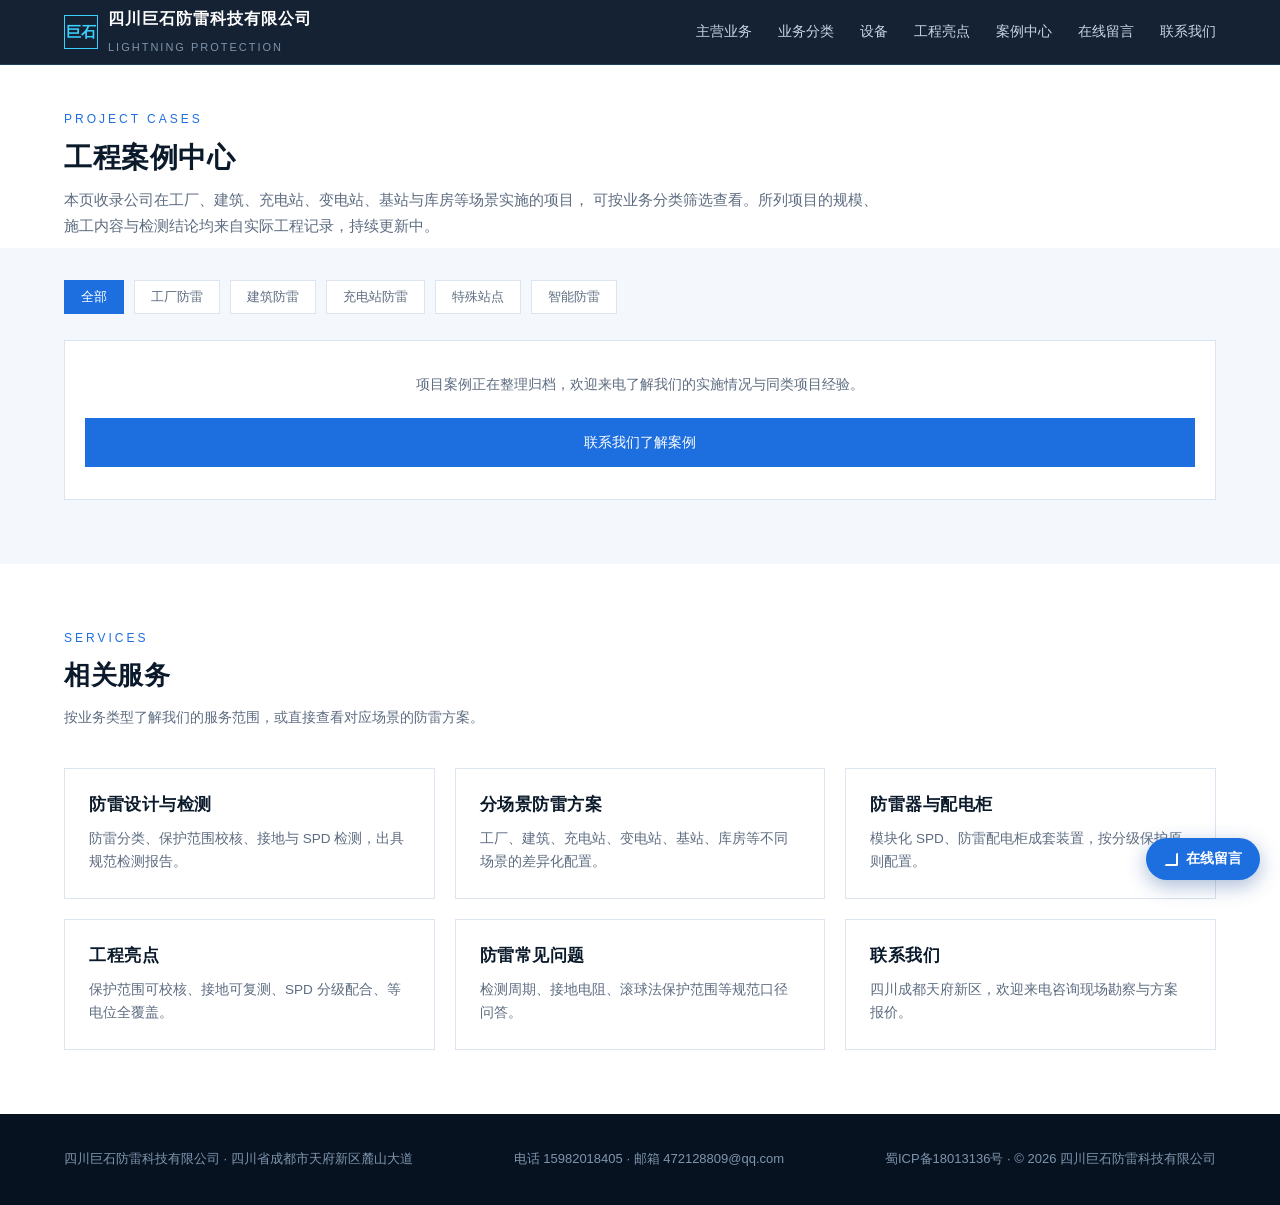
==== commit b78f7f87: "Add files via upload" ====
--- a/cases.html
+++ b/cases.html
@@ -6,7 +6,13 @@
 <title>工程案例中心 | 四川巨石防雷科技有限公司</title>
 <meta name="keywords" content="防雷工程案例,工厂防雷,建筑防雷,充电站防雷,变电站防雷,基站防雷,库房防雷,智能防雷">
 <meta name="description" content="四川巨石防雷科技有限公司工程案例中心，涵盖工厂防雷、建筑防雷、充电站防雷、变电站、基站、库房及智能防雷在线监测等项目实例。">
+<link rel="icon" href="favicon.ico" sizes="any">
+<link rel="apple-touch-icon" href="assets/img/og-logo.png">
 <link rel="stylesheet" href="assets/css/style.css">
+<link rel="canonical" href="https://jsfl.sumstc.com/cases.html">
+<meta property="og:type" content="website">
+<meta property="og:site_name" content="四川巨石防雷科技有限公司">
+<meta property="og:locale" content="zh_CN">
 </head>
 <body>
 
@@ -38,9 +44,8 @@
     <div class="kicker" style="font-size:12px;letter-spacing:3px;color:var(--blue);margin-bottom:8px;">PROJECT CASES</div>
     <h1 style="font-size:28px;color:var(--ink);margin-bottom:10px;">工程案例中心</h1>
     <p style="color:var(--muted);max-width:820px;">
-      本页共收录 <b id="case-total">0</b> 个案例条目，按业务分类筛选。案例内容由
-      <code style="font-size:13px;">assets/js/cases-data.js</code> 驱动，
-      新增项目只需追加一条数据条目，无需改动页面结构。
+      本页收录公司在工厂、建筑、充电站、变电站、基站与库房等场景实施的项目，
+      可按业务分类筛选查看。所列项目的规模、施工内容与检测结论均来自实际工程记录，持续更新中。
     </p>
   </div>
 </section>
@@ -53,40 +58,80 @@
   </div>
 </section>
 
-<!-- ============ 更新说明 ============ -->
-<section class="section" id="how-to-update">
+<!-- ============ 业务入口（内链，便于爬虫发现更多页面） ============ -->
+<section class="section">
   <div class="wrap">
     <div class="head">
-      <div class="kicker">HOW TO UPDATE</div>
-      <h2>如何更新案例</h2>
-      <p>三步完成：放图片 → 加数据 → 提交发布。</p>
-    </div>
-    <div class="hl">
-      <div class="hl-item">
-        <b>1. 放入现场照片</b>
-        <span>将现场施工图片（建议横向 1280×720 左右，PNG/JPG 均可）放入 assets/img/ 目录，例如 case-09.png。</span>
+      <div class="kicker">SERVICES</div>
+      <h2>相关服务</h2>
+      <p>按业务类型了解我们的服务范围，或直接查看对应场景的防雷方案。</p>
+    </div>
+    <div class="grid g3">
+      <a class="card" href="index.html#business" style="text-decoration:none;">
+        <h3>防雷设计与检测</h3>
+        <p>防雷分类、保护范围校核、接地与 SPD 检测，出具规范检测报告。</p>
+      </a>
+      <a class="card" href="index.html#solutions" style="text-decoration:none;">
+        <h3>分场景防雷方案</h3>
+        <p>工厂、建筑、充电站、变电站、基站、库房等不同场景的差异化配置。</p>
+      </a>
+      <a class="card" href="index.html#products" style="text-decoration:none;">
+        <h3>防雷器与配电柜</h3>
+        <p>模块化 SPD、防雷配电柜成套装置，按分级保护原则配置。</p>
+      </a>
+      <a class="card" href="index.html#highlights" style="text-decoration:none;">
+        <h3>工程亮点</h3>
+        <p>保护范围可校核、接地可复测、SPD 分级配合、等电位全覆盖。</p>
+      </a>
+      <a class="card" href="index.html#faq" style="text-decoration:none;">
+        <h3>防雷常见问题</h3>
+        <p>检测周期、接地电阻、滚球法保护范围等规范口径问答。</p>
+      </a>
+      <a class="card" href="index.html#contact" style="text-decoration:none;">
+        <h3>联系我们</h3>
+        <p>四川成都天府新区，欢迎来电咨询现场勘察与方案报价。</p>
+      </a>
+    </div>
+  </div>
+</section>
+
+<footer class="site-footer">
+  <div class="wrap foot-wrap">
+    <div>
+      <span data-field="company.name">四川巨石防雷科技有限公司</span> ·
+      <span data-field="contact.address">四川省成都市天府新区麓山大道</span>
+    </div>
+    <div>
+      电话 <a data-field="contact.phone" data-href-field="contact.phoneHref" href="tel:+8615982018405">15982018405</a> ·
+      邮箱 <a data-field="contact.email" data-href-field="contact.emailHref" href="mailto:472128809@qq.com">472128809@qq.com</a>
+    </div>
+    <div>
+      <span data-field="legal.icp">蜀ICP备18013136号</span> ·
+      © <span id="year">2026</span> <span data-field="legal.copyright">四川巨石防雷科技有限公司</span>
+    </div>
+  </div>
+</footer>
+
+<!-- ============ 在线留言浮窗（常驻右下角，随时可点开） ============ -->
+<!-- MSG-FLOAT:START  本段由 build.js 提取复用到 cases.html 与全部案例页，改这里即可全站同步 -->
+<div class="msg-float" id="message">
+  <!-- 悬浮按钮 -->
+  <button class="msg-fab" id="msg-fab" type="button" aria-expanded="false" aria-controls="msg-panel">
+    <span class="msg-fab-icon" aria-hidden="true"></span>
+    <span class="msg-fab-text">在线留言</span>
+  </button>
+
+  <!-- 展开面板 -->
+  <div class="msg-panel" id="msg-panel" role="dialog" aria-label="在线留言" aria-modal="false">
+    <div class="msg-panel-head">
+      <div>
+        <b>在线留言</b>
+        <span>留下需求与联系方式，我们会尽快与您联系</span>
       </div>
-      <div class="hl-item">
-        <b>2. 追加数据条目</b>
-        <span>打开 assets/js/cases-data.js，复制一段案例对象，填写 title、location、year、scale、cover、summary、scope、result、tags。</span>
-      </div>
-      <div class="hl-item">
-        <b>3. 多图与分类</b>
-        <span>gallery 可填多张现场图；category 取值：factory / building / charging / special / smart，对应页面筛选按钮。</span>
-      </div>
-    </div>
-  </div>
-</section>
-
-<!-- ============ 留言 ============ -->
-<section class="section section-dark" id="message">
-  <div class="wrap">
-    <div class="head">
-      <div class="kicker">MESSAGE</div>
-      <h2>项目咨询与留言</h2>
-      <p>留下需求与联系方式，我们会尽快与您联系。留言仅在后台留存，本页不展示留言内容。</p>
-    </div>
-    <div class="form-wrap">
+      <button class="msg-close" id="msg-close" type="button" aria-label="收起留言">×</button>
+    </div>
+
+    <div class="msg-panel-body">
       <form class="form" id="msg-form" novalidate>
         <div class="frow" id="row-name">
           <label for="f-name">姓名 <i>*</i></label>
@@ -112,9 +157,10 @@
           <select id="f-need" name="need">
             <option value="防雷设计">防雷设计</option>
             <option value="防雷检测">防雷检测</option>
-            <option value="防雷设备">防雷设备</option>
-            <option value="防雷设施">防雷设施</option>
+            <option value="防雷设备与设施">防雷设备与设施</option>
             <option value="防雷工程">防雷工程</option>
+            <option value="电力线路跳闸检测">电力线路跳闸检测</option>
+            <option value="累计跳闸解决方案">累计跳闸解决方案</option>
             <option value="智能防雷">智能防雷 / AI 防雷 / 嵌入式开发</option>
             <option value="其他">其他</option>
           </select>
@@ -133,41 +179,25 @@
         <p class="fnote" id="msg-token-hint">本机已提交留言：<span id="msg-count">0</span> 次（记录保存在本机浏览器，不上传展示）</p>
         <div class="result" id="msg-result"></div>
       </form>
-      <div>
-        <h3 style="font-size:17px;color:#fff;margin-bottom:14px;">留言说明 <span id="mail-status" style="font-size:12px;color:#8fa4bb;font-weight:400;"></span></h3>
-        <ul class="card" style="border-color:rgba(120,150,180,.25);background:rgba(255,255,255,.03);">
-          <li style="color:#93a8bf;font-size:13.5px;">留言通过 EmailJS 直接发送到公司邮箱，无需后端服务器；</li>
-          <li style="color:#93a8bf;font-size:13.5px;">每次打开页面会生成一个随机会话凭证，同一凭证只能提交一次；</li>
-          <li style="color:#93a8bf;font-size:13.5px;">留言提交后仅显示「提交成功」与本机累计次数，不在页面展示留言内容；</li>
-          <li style="color:#93a8bf;font-size:13.5px;">邮箱未配置时留言仅记入本机，页面会明确提示，不会让您误以为我们已收到。</li>
+
+      <div class="msg-panel-side">
+        <b>留言说明 <span id="mail-status" style="font-weight:400;color:#8fa4bb;font-size:12px;"></span></b>
+        <ul>
+          <li>留言直接发送到公司邮箱，无需后端服务器；</li>
+          <li>每次打开页面生成随机会话凭证，同一凭证只能提交一次；</li>
+          <li>提交后仅显示「提交成功」与本机累计次数，不展示留言内容；</li>
+          <li>邮箱未配置时仅记入本机，页面会明确提示。</li>
         </ul>
-        <h3 style="font-size:17px;color:#fff;margin:22px 0 14px;">联系方式</h3>
-        <ul class="contact-list">
-          <li><b>电话</b><span><a data-field="contact.phone" data-href-field="contact.phoneHref" href="tel:+862800000000">028-0000 0000</a></span></li>
-          <li><b>手机</b><span><a data-field="contact.mobile" data-href-field="contact.mobileHref" href="tel:+8613800000000">138 0000 0000</a></span></li>
-          <li><b>地址</b><span data-field="contact.address">四川省成都市天府新区麓山大道</span></li>
+        <b>更快的联系方式</b>
+        <ul class="msg-contact">
+          <li>电话 <a data-field="contact.phone" data-href-field="contact.phoneHref" href="tel:+8615982018405">15982018405</a></li>
+          <li>邮箱 <a data-field="contact.email" data-href-field="contact.emailHref" href="mailto:472128809@qq.com">472128809@qq.com</a></li>
         </ul>
       </div>
     </div>
   </div>
-</section>
-
-<footer class="site-footer">
-  <div class="wrap foot-wrap">
-    <div>
-      <span data-field="company.name">四川巨石防雷科技有限公司</span> ·
-      <span data-field="contact.address">四川省成都市天府新区麓山大道</span>
-    </div>
-    <div>
-      电话 <a data-field="contact.phone" data-href-field="contact.phoneHref" href="tel:+862800000000">028-0000 0000</a> ·
-      邮箱 <a data-field="contact.email" data-href-field="contact.emailHref" href="mailto:service@example.com">service@example.com</a>
-    </div>
-    <div>
-      <span data-field="legal.icp">蜀ICP备00000000号-1</span> ·
-      © <span id="year">2026</span> <span data-field="legal.copyright">四川巨石防雷科技有限公司</span>
-    </div>
-  </div>
-</footer>
+</div>
+<!-- MSG-FLOAT:END -->
 
 <script src="assets/js/config.js"></script>
 <script src="assets/js/cases-data.js"></script>
--- a/assets/css/style.css
+++ b/assets/css/style.css
@@ -198,6 +198,113 @@
 .filter button:hover{border-color:var(--blue);color:var(--blue);}
 .filter button.on{background:var(--blue);border-color:var(--blue);color:#fff;}
 
+/* ---------- 常见问题 ---------- */
+.faq{max-width:900px;}
+.faq-item{border:1px solid var(--line);background:#fff;padding:18px 22px;margin-bottom:12px;}
+.faq-q{font-size:16px;color:var(--ink);display:flex;gap:12px;align-items:flex-start;}
+.faq-n{flex:0 0 auto;font-size:12px;color:var(--blue);letter-spacing:1px;padding-top:4px;}
+.faq-a{margin-top:8px;padding-left:34px;}
+.faq-a p{font-size:14px;color:var(--muted);}
+.section-dark .faq-item{background:rgba(255,255,255,.03);border-color:rgba(120,150,180,.25);}
+.section-dark .faq-q{color:#fff;}
+.section-dark .faq-a p{color:#93a8bf;}
+
+/* ---------- 可折叠区块 ---------- */
+.fold{border:1px solid var(--line);background:#fff;}
+.fold>summary{
+  list-style:none;cursor:pointer;user-select:none;
+  display:flex;align-items:center;gap:14px;flex-wrap:wrap;
+  padding:16px 20px;
+}
+.fold>summary::-webkit-details-marker{display:none;}
+.fold-title{font-size:16px;color:var(--ink);font-weight:600;}
+.fold-hint{font-size:13px;color:var(--muted);}
+.fold-icon{
+  margin-left:auto;flex:0 0 auto;width:11px;height:11px;
+  border-right:2px solid var(--blue);border-bottom:2px solid var(--blue);
+  transform:rotate(45deg);transition:transform .15s linear;
+}
+.fold[open]>summary .fold-icon{transform:rotate(-135deg);}
+.fold-body{padding:4px 20px 20px;border-top:1px solid var(--line);}
+.fold>summary:hover .fold-title{color:var(--blue);}
+.section-alt .fold{background:#fff;}
+.section-dark .fold{background:rgba(255,255,255,.03);border-color:rgba(120,150,180,.25);}
+.section-dark .fold-title{color:#fff;}
+.section-dark .fold-hint{color:#93a8bf;}
+.section-dark .fold-body{border-top-color:rgba(120,150,180,.25);}
+
+/* ---------- 在线留言浮窗 ---------- */
+.msg-float{position:fixed;right:20px;bottom:20px;z-index:1200;}
+/* 悬浮按钮 */
+.msg-fab{
+  display:flex;align-items:center;gap:8px;
+  padding:12px 18px;border:none;border-radius:999px;cursor:pointer;
+  background:var(--blue);color:#fff;font-size:14px;font-weight:600;
+  box-shadow:0 6px 20px rgba(12,60,140,.35);
+}
+.msg-fab:hover{background:#175cb8;}
+.msg-fab-icon{
+  width:14px;height:14px;flex:0 0 auto;border-radius:2px;
+  border:2px solid #fff;border-top-color:transparent;border-left-color:transparent;
+}
+.msg-fab-text{white-space:nowrap;}
+/* 面板：默认隐藏，展开时显示 */
+.msg-panel{
+  display:none;
+  position:absolute;right:0;bottom:64px;
+  width:min(720px,calc(100vw - 40px));
+  max-height:min(78vh,760px);overflow-y:auto;
+  background:#0d2137;border:1px solid rgba(120,150,180,.28);
+  box-shadow:0 18px 50px rgba(0,0,0,.42);
+}
+.msg-float.open .msg-panel{display:block;}
+.msg-float.open .msg-fab{background:#123b6d;}
+.msg-panel-head{
+  position:sticky;top:0;z-index:1;
+  display:flex;align-items:flex-start;gap:12px;
+  padding:16px 20px;background:#0d2137;
+  border-bottom:1px solid rgba(120,150,180,.28);
+}
+.msg-panel-head b{display:block;font-size:17px;color:#fff;}
+.msg-panel-head span{display:block;margin-top:4px;font-size:12.5px;color:#93a8bf;}
+.msg-close{
+  margin-left:auto;flex:0 0 auto;
+  width:30px;height:30px;line-height:1;
+  background:transparent;border:1px solid rgba(120,150,180,.4);
+  color:#cfe0f2;font-size:19px;cursor:pointer;
+}
+.msg-close:hover{background:rgba(120,150,180,.18);}
+.msg-panel-body{display:grid;grid-template-columns:1fr 250px;gap:22px;padding:20px;}
+.msg-panel-body .form{padding:0;}
+.msg-panel-side b{display:block;font-size:14px;color:#fff;margin-bottom:8px;}
+.msg-panel-side b:not(:first-child){margin-top:18px;}
+.msg-panel-side ul{
+  list-style:none;margin:0;padding:0;
+  border-left:2px solid rgba(120,150,180,.3);padding-left:12px;
+}
+.msg-panel-side li{font-size:12.5px;color:#93a8bf;margin-bottom:6px;}
+.msg-contact li{font-size:13px;}
+.msg-contact a{color:var(--blue);text-decoration:none;}
+.msg-contact a:hover{text-decoration:underline;}
+/* 深色面板内的表单配色 */
+.msg-panel .form label{color:#cfe0f2;}
+.msg-panel .form input,.msg-panel .form select,.msg-panel .form textarea{
+  background:rgba(255,255,255,.06);border-color:rgba(120,150,180,.35);color:#fff;
+}
+.msg-panel .form input:focus,.msg-panel .form select:focus,.msg-panel .form textarea:focus{
+  border-color:var(--blue);
+}
+.msg-panel .consent label{color:#93a8bf;}
+.msg-panel .fnote{color:#7f95ad;}
+
+@media (max-width:860px){
+  .msg-float{right:12px;bottom:12px;}
+  .msg-panel-body{grid-template-columns:1fr;}
+  .msg-fab-text{display:none;}
+  .msg-fab{padding:14px;width:50px;height:50px;justify-content:center;}
+  .msg-panel{width:calc(100vw - 24px);bottom:70px;}
+}
+
 /* ---------- 留言表单 ---------- */
 .form-wrap{display:grid;grid-template-columns:1fr 1fr;gap:36px;align-items:start;}
 .form{background:#fff;border:1px solid var(--line);padding:26px;}
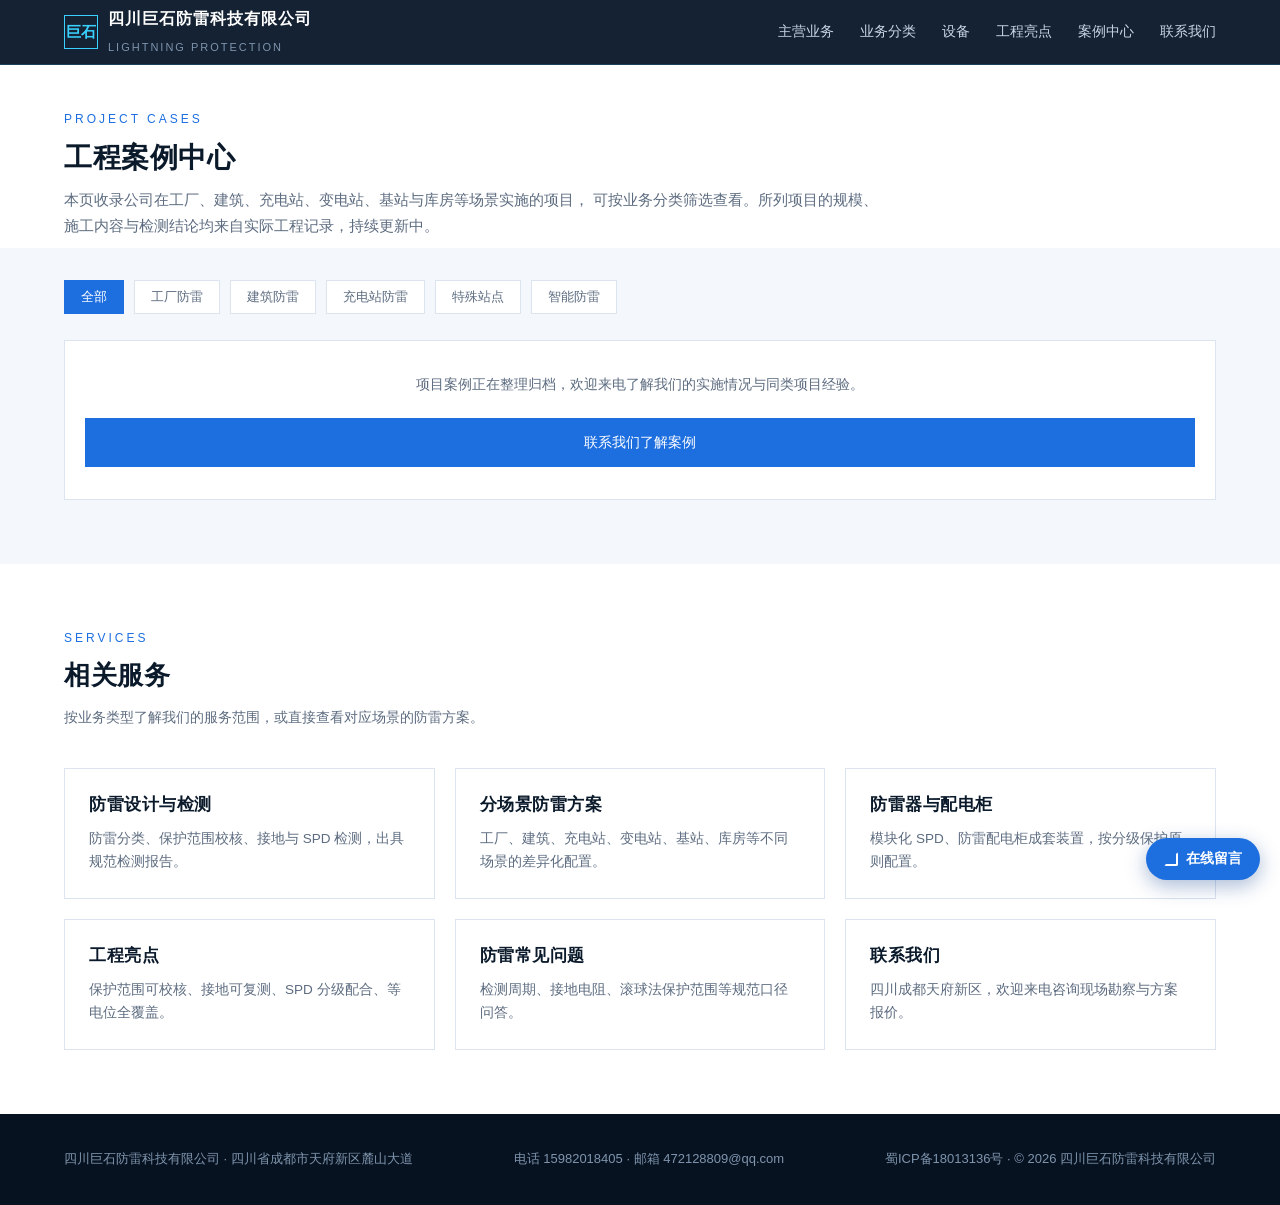
==== commit de4b0b0d: "Update cases.html" ====
--- a/cases.html
+++ b/cases.html
@@ -32,7 +32,6 @@
       <a href="index.html#products">设备</a>
       <a href="index.html#highlights">工程亮点</a>
       <a href="cases.html">案例中心</a>
-      <a href="#message">在线留言</a>
       <a href="index.html#contact">联系我们</a>
     </nav>
   </div>
@@ -113,6 +112,7 @@
 </footer>
 
 <!-- ============ 在线留言浮窗（常驻右下角，随时可点开） ============ -->
+<!-- 在线留言浮窗（由 build.js 从 index.html 同步，请勿手改本文件，改 index.html 后重跑构建） -->
 <!-- MSG-FLOAT:START  本段由 build.js 提取复用到 cases.html 与全部案例页，改这里即可全站同步 -->
 <div class="msg-float" id="message">
   <!-- 悬浮按钮 -->
@@ -133,6 +133,7 @@
 
     <div class="msg-panel-body">
       <form class="form" id="msg-form" novalidate>
+        <p class="msg-tip">留下需求与联系方式，我们会尽快与您联系。</p>
         <div class="frow" id="row-name">
           <label for="f-name">姓名 <i>*</i></label>
           <input id="f-name" name="name" type="text" maxlength="30" placeholder="请输入您的姓名">
@@ -175,29 +176,15 @@
           <label for="f-consent" style="font-weight:400;">我已阅读并同意：所填信息仅用于业务联系，不作其他用途。</label>
         </div>
         <button class="btn submit" type="submit">提交留言</button>
-        <p class="fnote">当前会话凭证：<span id="msg-token">—</span>（每次打开页面随机生成，仅用于防止重复提交）</p>
-        <p class="fnote" id="msg-token-hint">本机已提交留言：<span id="msg-count">0</span> 次（记录保存在本机浏览器，不上传展示）</p>
         <div class="result" id="msg-result"></div>
+        <p class="msg-hint" id="msg-token-hint"></p>
+        <span id="mail-status" hidden></span>
       </form>
-
-      <div class="msg-panel-side">
-        <b>留言说明 <span id="mail-status" style="font-weight:400;color:#8fa4bb;font-size:12px;"></span></b>
-        <ul>
-          <li>留言直接发送到公司邮箱，无需后端服务器；</li>
-          <li>每次打开页面生成随机会话凭证，同一凭证只能提交一次；</li>
-          <li>提交后仅显示「提交成功」与本机累计次数，不展示留言内容；</li>
-          <li>邮箱未配置时仅记入本机，页面会明确提示。</li>
-        </ul>
-        <b>更快的联系方式</b>
-        <ul class="msg-contact">
-          <li>电话 <a data-field="contact.phone" data-href-field="contact.phoneHref" href="tel:+8615982018405">15982018405</a></li>
-          <li>邮箱 <a data-field="contact.email" data-href-field="contact.emailHref" href="mailto:472128809@qq.com">472128809@qq.com</a></li>
-        </ul>
-      </div>
     </div>
   </div>
 </div>
 <!-- MSG-FLOAT:END -->
+
 
 <script src="assets/js/config.js"></script>
 <script src="assets/js/cases-data.js"></script>
--- a/assets/css/style.css
+++ b/assets/css/style.css
@@ -252,7 +252,7 @@
 .msg-panel{
   display:none;
   position:absolute;right:0;bottom:64px;
-  width:min(720px,calc(100vw - 40px));
+  width:min(420px,calc(100vw - 40px));
   max-height:min(78vh,760px);overflow-y:auto;
   background:#0d2137;border:1px solid rgba(120,150,180,.28);
   box-shadow:0 18px 50px rgba(0,0,0,.42);
@@ -274,32 +274,32 @@
   color:#cfe0f2;font-size:19px;cursor:pointer;
 }
 .msg-close:hover{background:rgba(120,150,180,.18);}
-.msg-panel-body{display:grid;grid-template-columns:1fr 250px;gap:22px;padding:20px;}
-.msg-panel-body .form{padding:0;}
-.msg-panel-side b{display:block;font-size:14px;color:#fff;margin-bottom:8px;}
-.msg-panel-side b:not(:first-child){margin-top:18px;}
-.msg-panel-side ul{
-  list-style:none;margin:0;padding:0;
-  border-left:2px solid rgba(120,150,180,.3);padding-left:12px;
-}
-.msg-panel-side li{font-size:12.5px;color:#93a8bf;margin-bottom:6px;}
-.msg-contact li{font-size:13px;}
-.msg-contact a{color:var(--blue);text-decoration:none;}
-.msg-contact a:hover{text-decoration:underline;}
-/* 深色面板内的表单配色 */
-.msg-panel .form label{color:#cfe0f2;}
-.msg-panel .form input,.msg-panel .form select,.msg-panel .form textarea{
-  background:rgba(255,255,255,.06);border-color:rgba(120,150,180,.35);color:#fff;
-}
-.msg-panel .form input:focus,.msg-panel .form select:focus,.msg-panel .form textarea:focus{
-  border-color:var(--blue);
-}
+.msg-panel-body{padding:18px 20px 20px;}
+/* 深色面板内的表单配色——必须整块覆盖 .form 的白底，否则输入框会变成白底白字 */
+.msg-panel .form{background:transparent;border:none;padding:0;}
+.msg-panel .frow label{color:#cfe0f2;}
+.msg-panel .frow label i{color:#7fb0ff;}
+.msg-panel .frow input,.msg-panel .frow select,.msg-panel .frow textarea{
+  background:#16293f;border:1px solid rgba(120,150,180,.4);color:#fff;
+}
+.msg-panel .frow input::placeholder,.msg-panel .frow textarea::placeholder{color:#6b8199;}
+.msg-panel .frow input:focus,.msg-panel .frow select:focus,.msg-panel .frow textarea:focus{
+  outline:none;border-color:var(--blue);background:#1a3350;
+}
+/* 下拉框展开后的选项也要可读（部分浏览器默认白底黑字） */
+.msg-panel .frow select option{background:#16293f;color:#fff;}
 .msg-panel .consent label{color:#93a8bf;}
 .msg-panel .fnote{color:#7f95ad;}
+.msg-tip{font-size:13px;color:#93a8bf;margin-bottom:16px;line-height:1.6;}
+.msg-hint{font-size:12.5px;color:#7f95ad;margin-top:10px;line-height:1.6;}
+.msg-hint:empty{display:none;}
+/* 深色面板内的结果提示 */
+.msg-panel .result{background:rgba(23,138,76,.14);border-color:rgba(23,138,76,.5);color:#7fd6a5;}
+.msg-panel .result.error{background:rgba(192,57,43,.14);border-color:rgba(192,57,43,.55);color:#ff9f95;}
+.msg-panel .result b{color:#fff;}
 
 @media (max-width:860px){
   .msg-float{right:12px;bottom:12px;}
-  .msg-panel-body{grid-template-columns:1fr;}
   .msg-fab-text{display:none;}
   .msg-fab{padding:14px;width:50px;height:50px;justify-content:center;}
   .msg-panel{width:calc(100vw - 24px);bottom:70px;}
